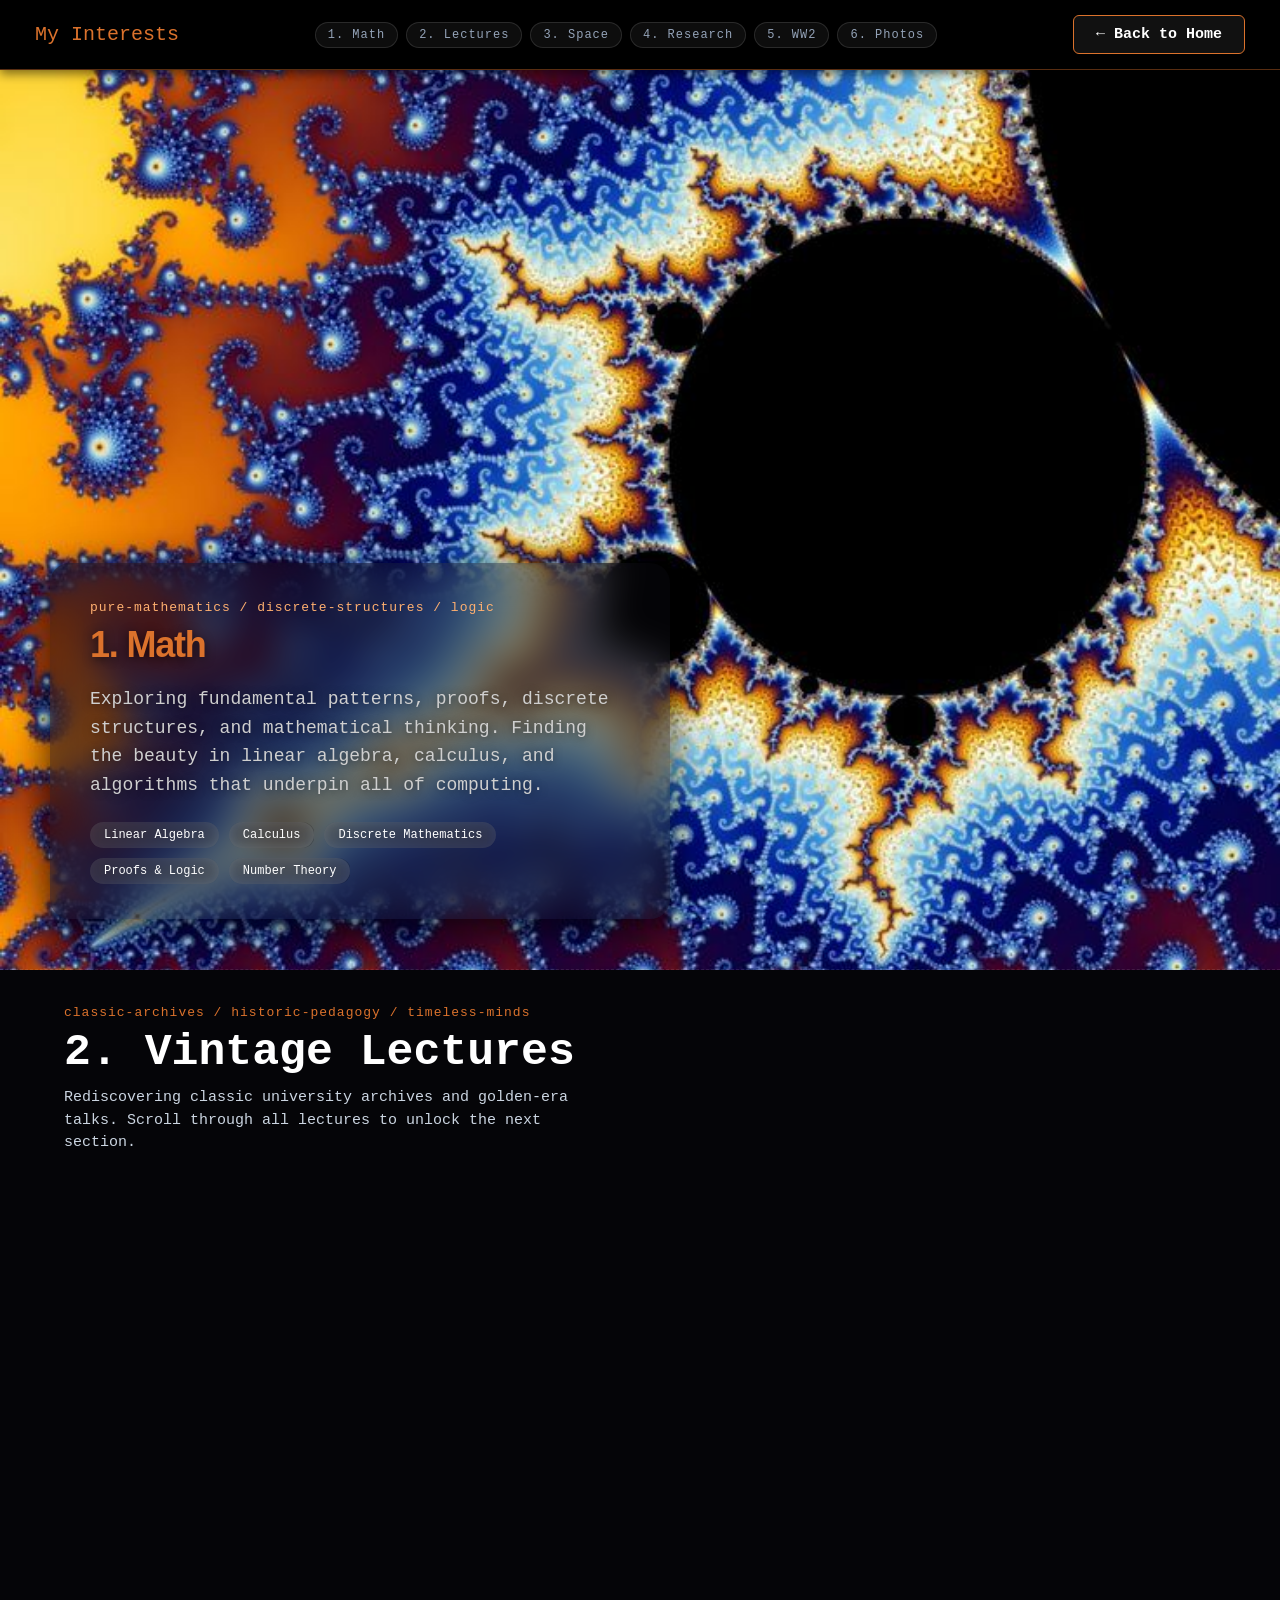
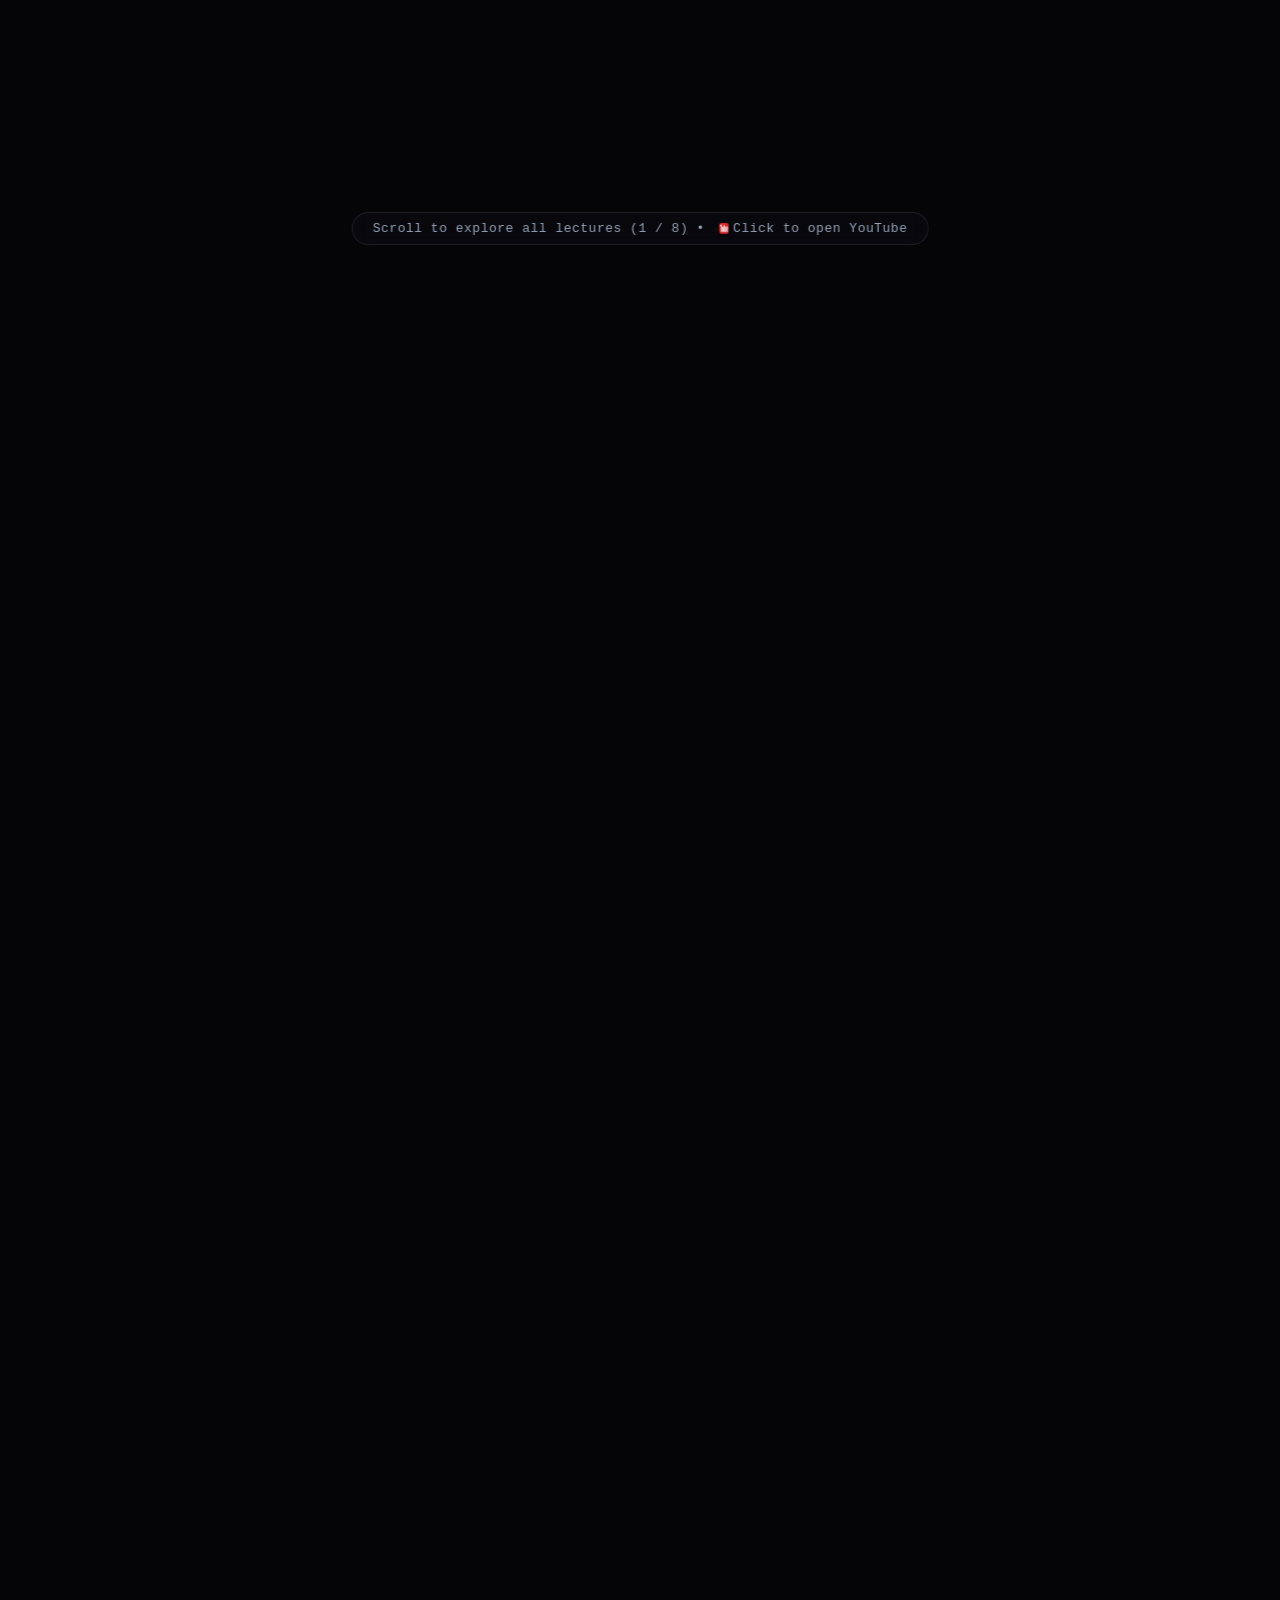
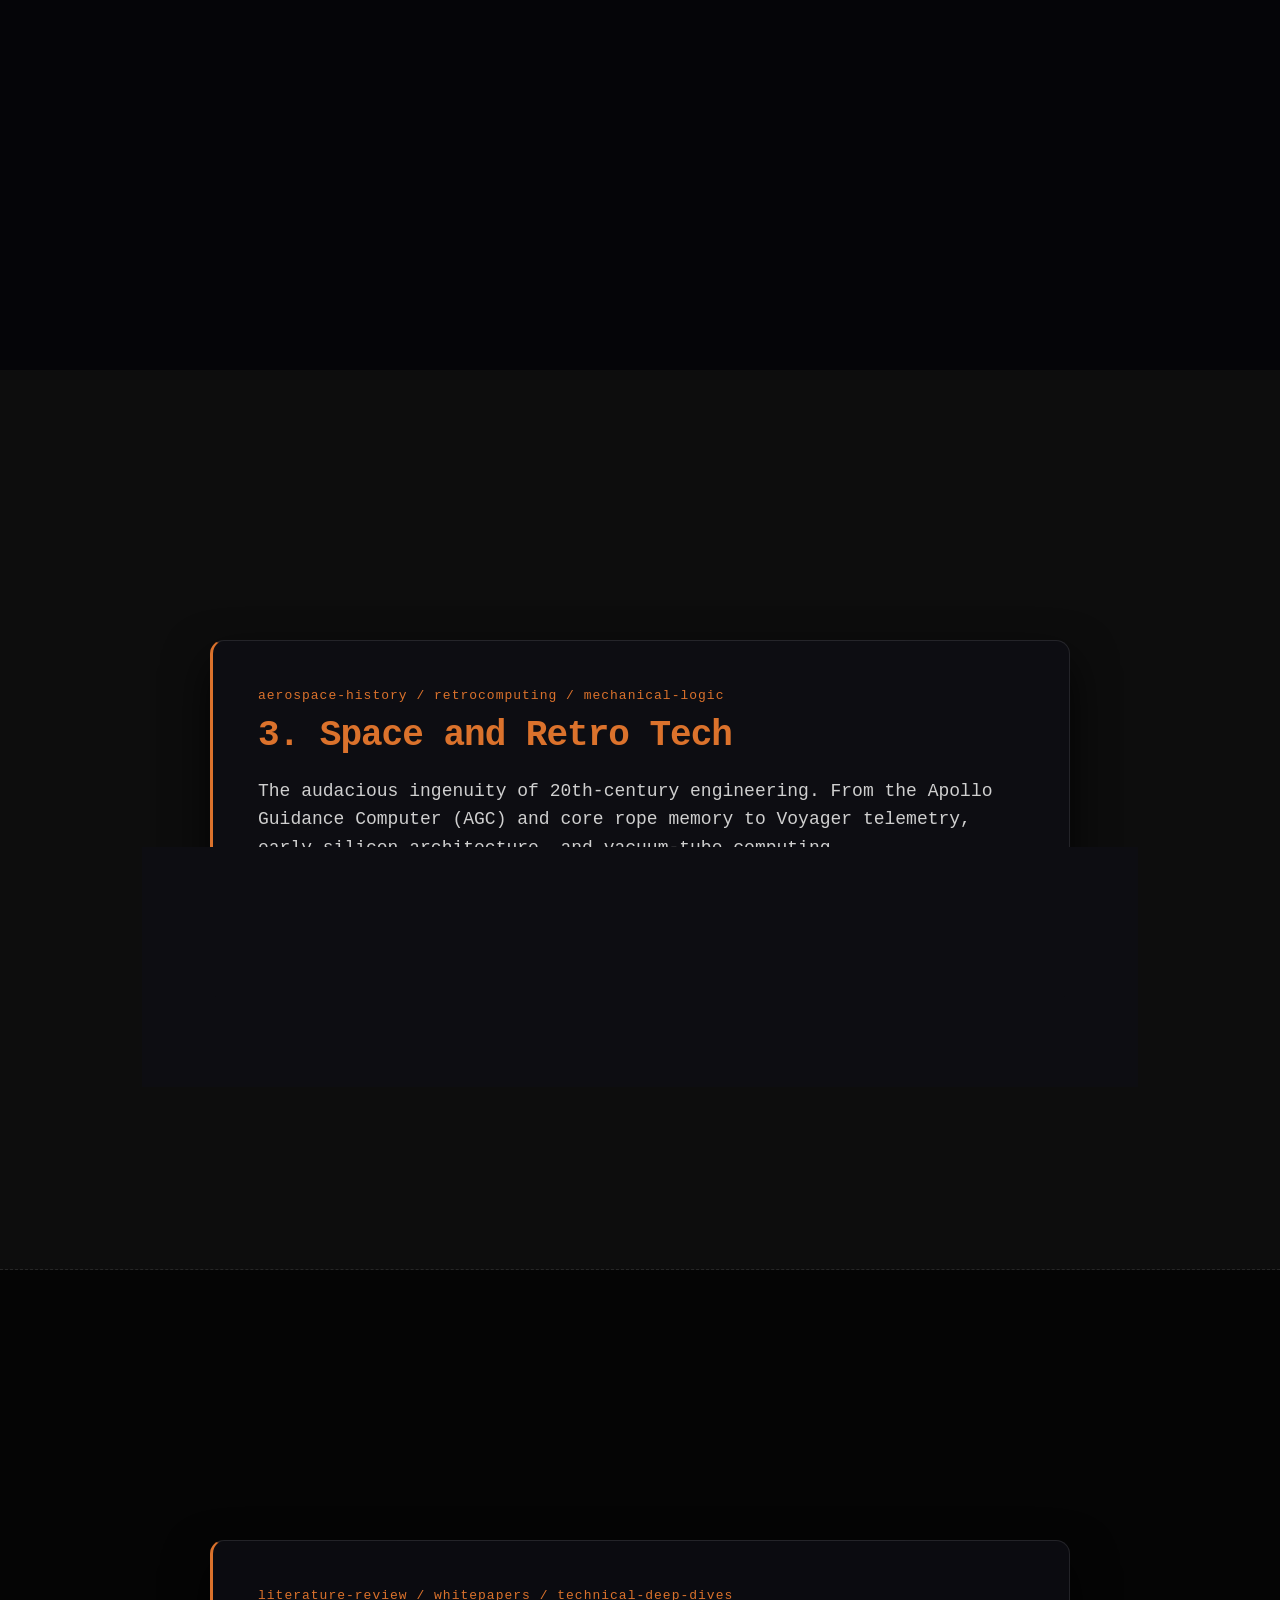
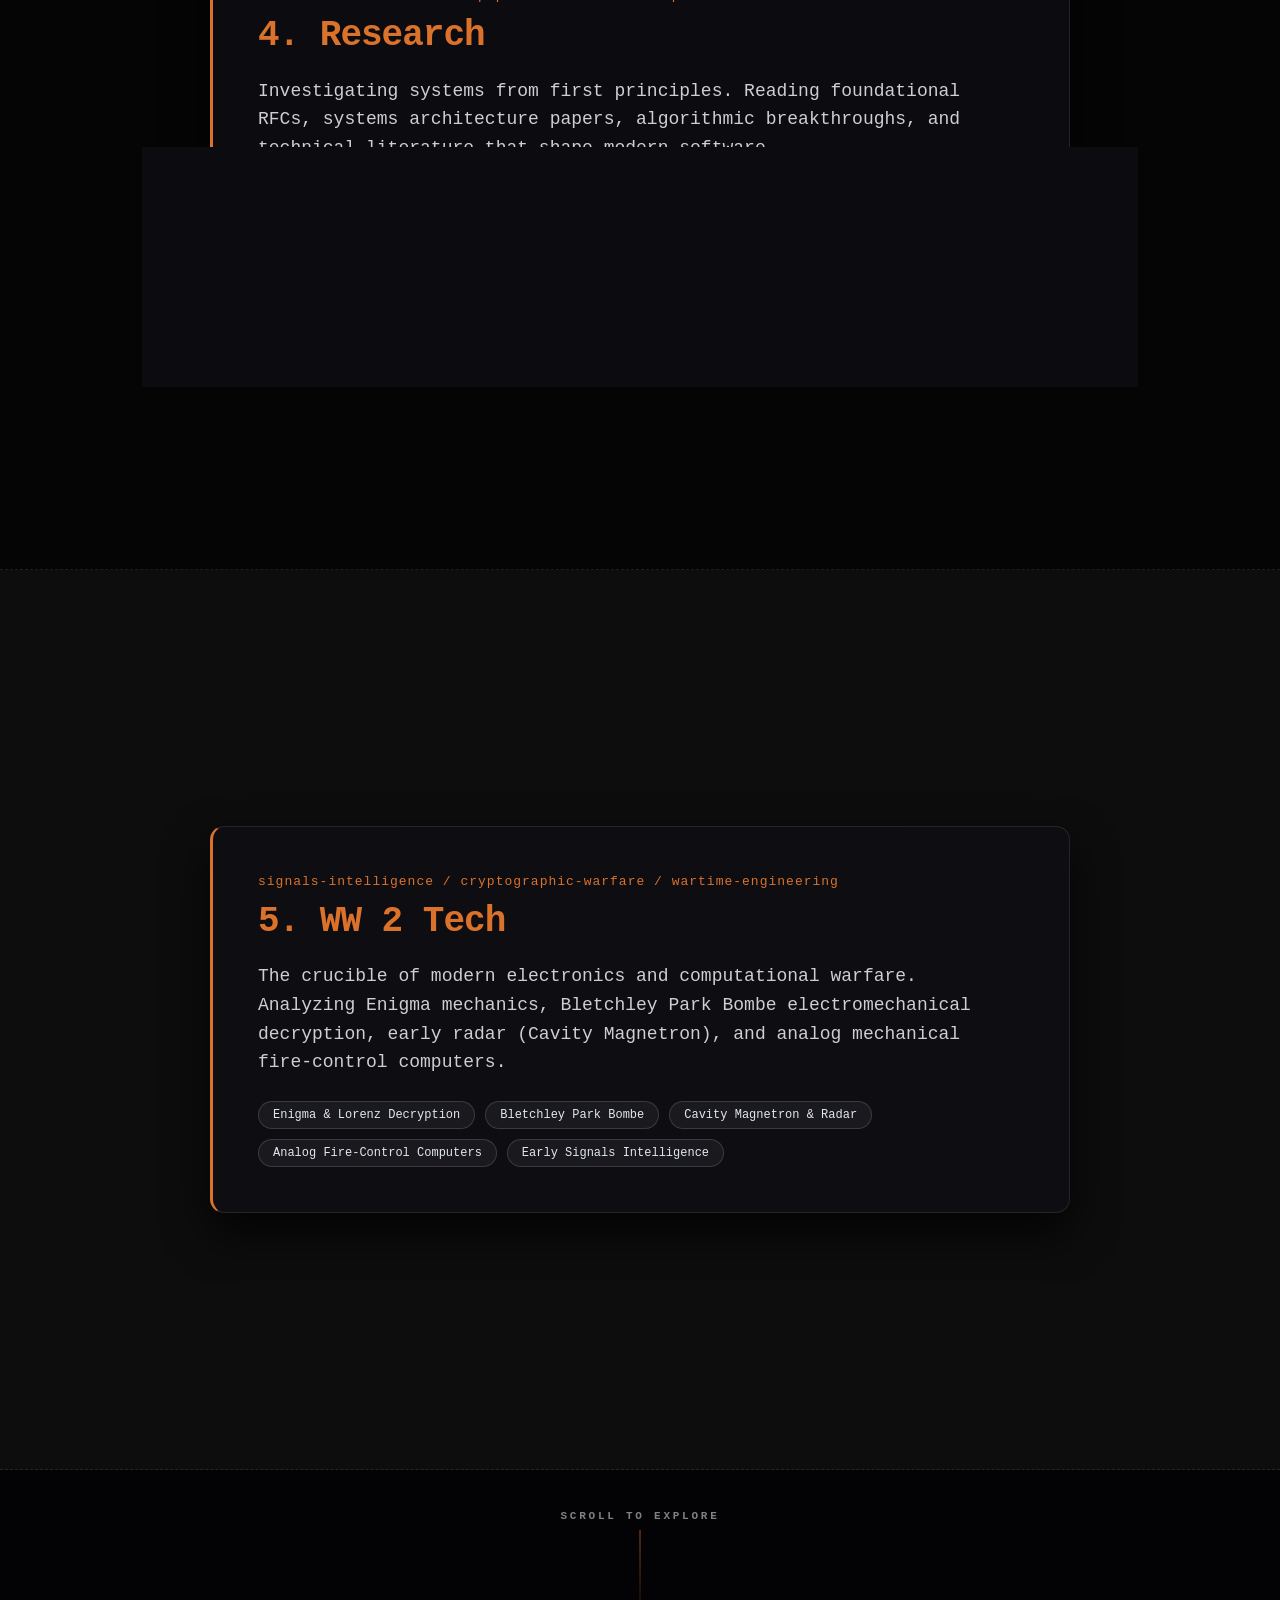
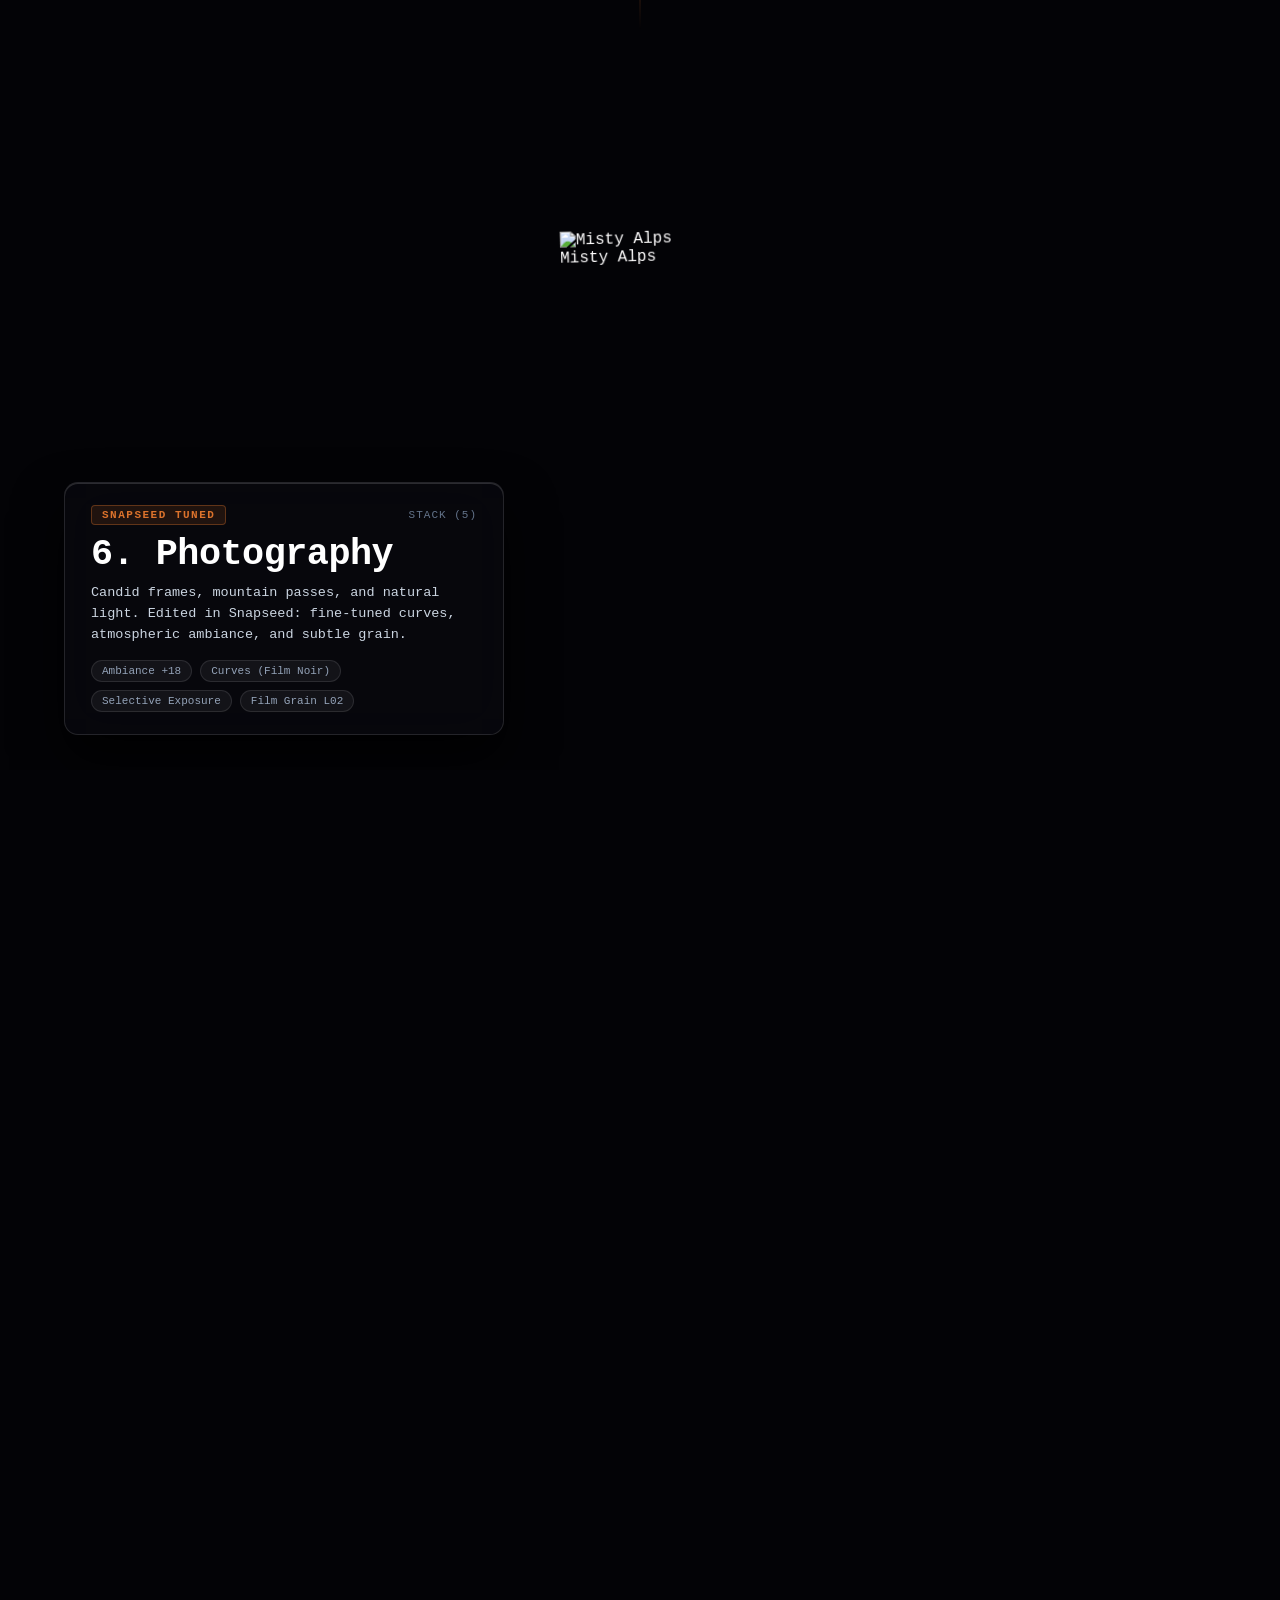
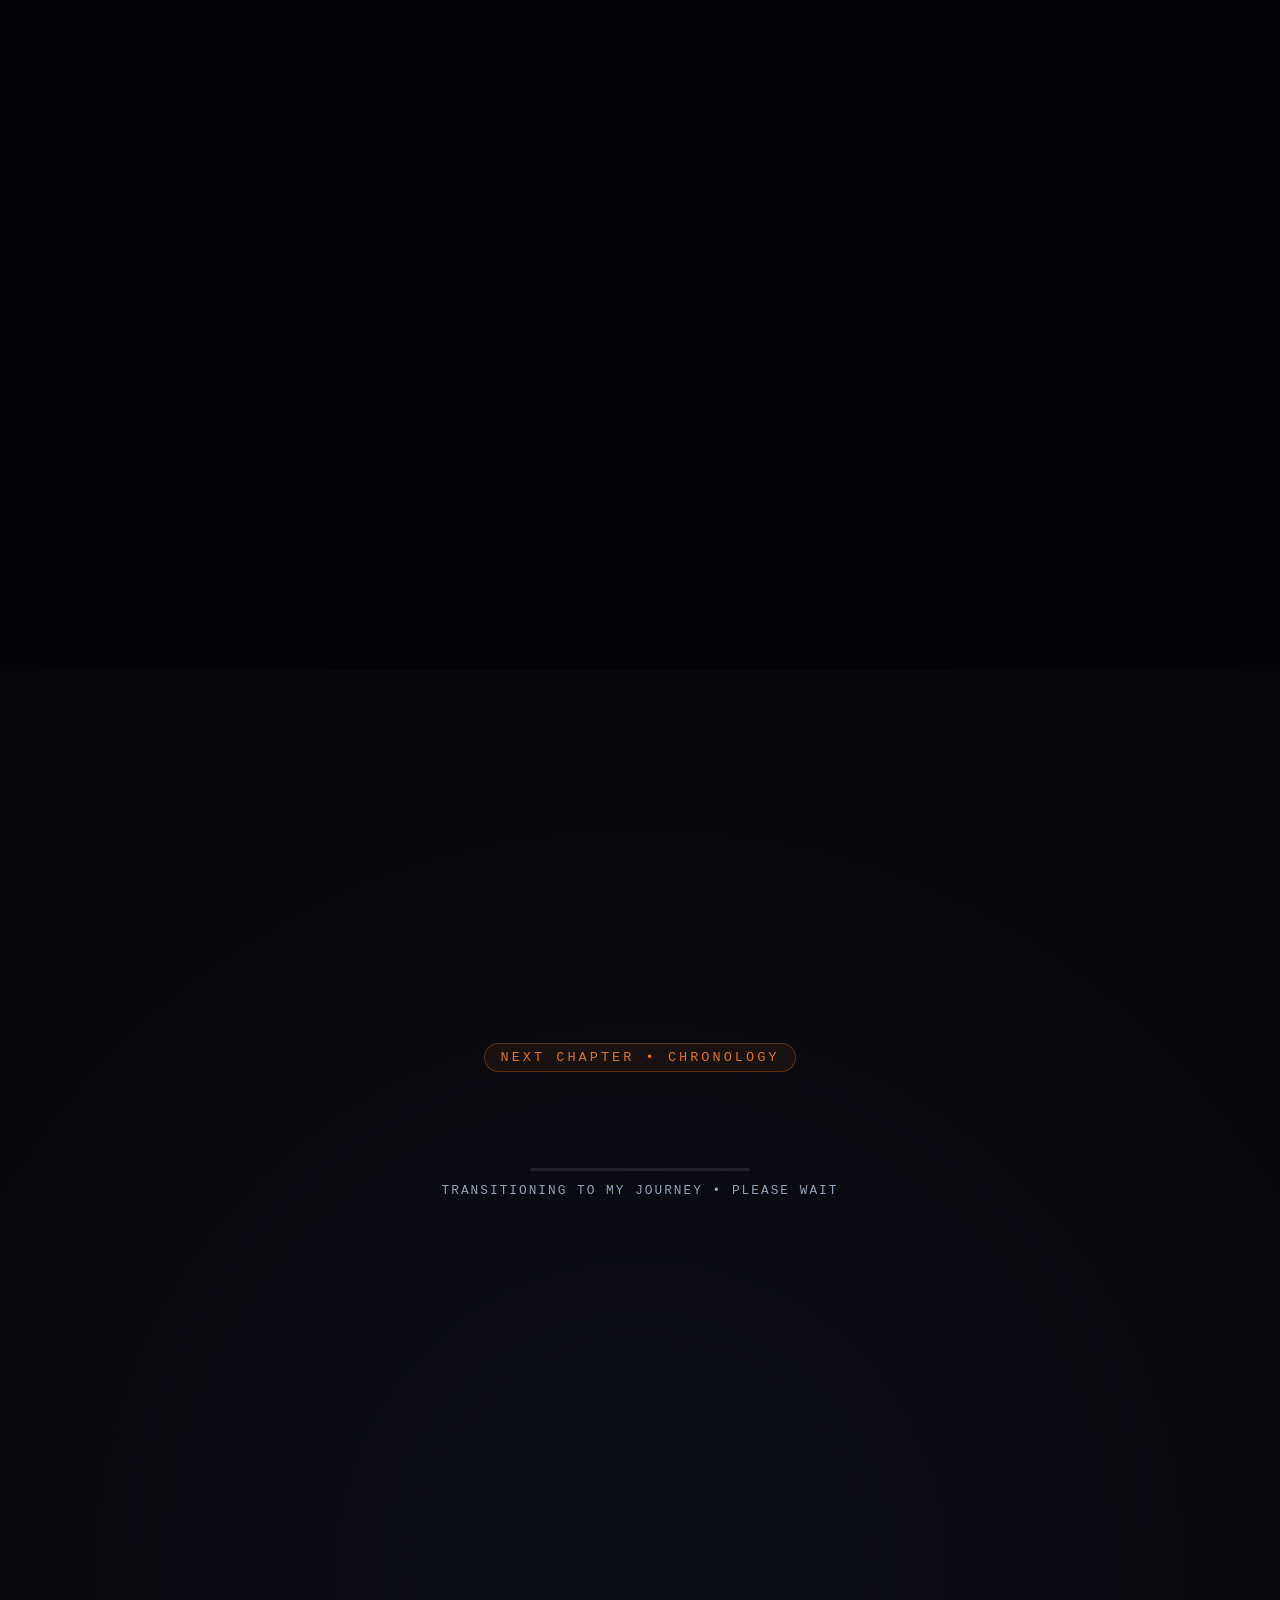
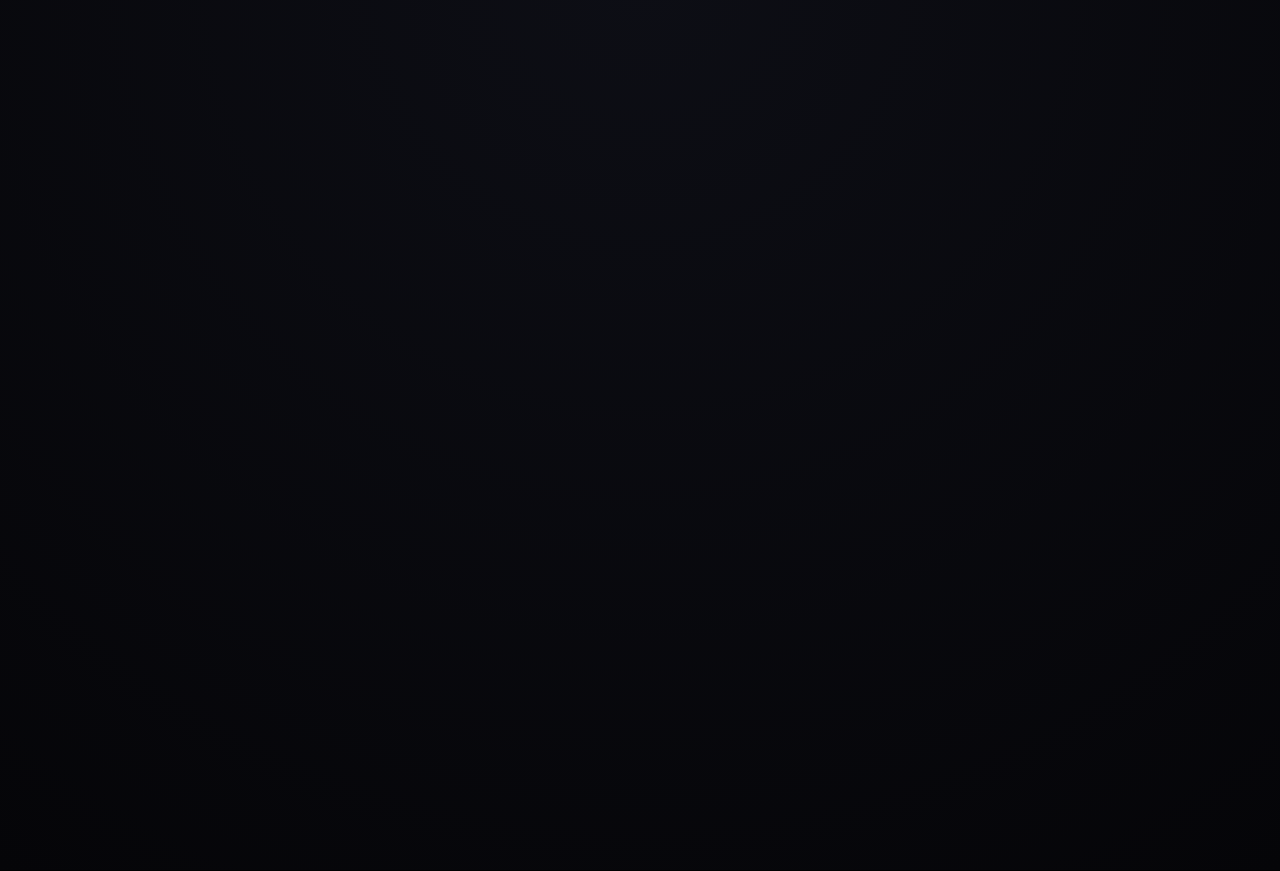
==== interests.html @ da72ceb1 "Initial commit: Interactive 3D Portfolio codebase with animations and assets" ====
<!DOCTYPE html>
<html lang="en">
<head>
    <meta charset="UTF-8">
    <meta name="viewport" content="width=device-width, initial-scale=1.0">
    <title>Interests - Passions &amp; Curiosities</title>
    <link rel="stylesheet" href="styles.css">
</head>
<body>

    <!-- Header with Back Navigation and Section Quick-Nav -->
    <header class="subpage-nav">
        <span class="subpage-title">My Interests</span>
        <div class="subpage-section-pills">
            <a href="#math" class="subpage-pill">1. Math</a>
            <a href="#vintage-lectures" class="subpage-pill">2. Lectures</a>
            <a href="#space-retro-tech" class="subpage-pill">3. Space</a>
            <a href="#research" class="subpage-pill">4. Research</a>
            <a href="#ww2-tech" class="subpage-pill">5. WW2</a>
            <a href="#photography" class="subpage-pill">6. Photos</a>
        </div>
        <a href="index.html#interests" class="back-btn">&larr; Back to Home</a>
    </header>

    <!-- Page 1: Math -->
    <section class="subpage-section" id="math">
        <div class="math-glass-box">
            <span class="math-tag">pure-mathematics / discrete-structures / logic</span>
            <h2 class="math-title">1. Math</h2>
            <p class="math-desc">
                Exploring fundamental patterns, proofs, discrete structures, and mathematical thinking. Finding the beauty in linear algebra, calculus, and algorithms that underpin all of computing.
            </p>
            <div class="interest-tags-row">
                <span class="math-pill">Linear Algebra</span>
                <span class="math-pill">Calculus</span>
                <span class="math-pill">Discrete Mathematics</span>
                <span class="math-pill">Proofs &amp; Logic</span>
                <span class="math-pill">Number Theory</span>
            </div>
        </div>
    </section>

    <!-- Page 2: Vintage Lectures (3D Spiral Ladder with Scroll Pinning) -->
    <section class="spiral-section" id="vintage-lectures">
        <div class="spiral-sticky-viewport" id="spiral-viewport">
            <!-- Floating UI Title Overlay -->
            <div class="spiral-overlay">
                <span class="spiral-tag">classic-archives / historic-pedagogy / timeless-minds</span>
                <h2 class="spiral-title">2. Vintage Lectures</h2>
                <p class="spiral-desc">
                    Rediscovering classic university archives and golden-era talks. Scroll through all lectures to unlock the next section.
                </p>
            </div>

            <!-- 3D WebGL Canvas Container -->
            <div id="spiral-canvas-wrap"></div>

            <!-- Instruction Prompt at Bottom with Live Progress -->
            <div class="spiral-instructions" id="spiral-instructions">
                Scroll to explore all lectures (1 / 8) &bull; <img src="images/Logo/Logo_of_YouTube_(2013-2015).svg.webp" alt="YouTube" style="width: 16px; height: 11px; vertical-align: middle; margin-right: 4px; display: inline-block;">Click to open YouTube
            </div>
        </div>
    </section>

    <!-- Page 3: Space and Retro tech -->
    <section class="subpage-section" id="space-retro-tech">
        <div class="interest-content-box">
            <span class="interest-tag">aerospace-history / retrocomputing / mechanical-logic</span>
            <h2 class="interest-heading">3. Space and Retro Tech</h2>
            <p class="interest-desc">
                The audacious ingenuity of 20th-century engineering. From the Apollo Guidance Computer (AGC) and core rope memory to Voyager telemetry, early silicon architecture, and vacuum-tube computing.
            </p>
            <div class="interest-tags-row">
                <span class="interest-pill">Apollo Guidance Computer (AGC)</span>
                <span class="interest-pill">Voyager Program Telemetry</span>
                <span class="interest-pill">Core Rope Memory</span>
                <span class="interest-pill">Mainframe Architecture</span>
                <span class="interest-pill">Mechanical Calculators</span>
            </div>
        </div>
    </section>

    <!-- Page 4: Research -->
    <section class="subpage-section" id="research">
        <div class="interest-content-box">
            <span class="interest-tag">literature-review / whitepapers / technical-deep-dives</span>
            <h2 class="interest-heading">4. Research</h2>
            <p class="interest-desc">
                Investigating systems from first principles. Reading foundational RFCs, systems architecture papers, algorithmic breakthroughs, and technical literature that shape modern software.
            </p>
            <div class="interest-tags-row">
                <span class="interest-pill">Foundational Computing Papers</span>
                <span class="interest-pill">Original RFC Specifications</span>
                <span class="interest-pill">Distributed Systems Architecture</span>
                <span class="interest-pill">First Principles Engineering</span>
            </div>
        </div>
    </section>

    <!-- Page 5: WW 2 Tech -->
    <section class="subpage-section" id="ww2-tech">
        <div class="interest-content-box">
            <span class="interest-tag">signals-intelligence / cryptographic-warfare / wartime-engineering</span>
            <h2 class="interest-heading">5. WW 2 Tech</h2>
            <p class="interest-desc">
                The crucible of modern electronics and computational warfare. Analyzing Enigma mechanics, Bletchley Park Bombe electromechanical decryption, early radar (Cavity Magnetron), and analog mechanical fire-control computers.
            </p>
            <div class="interest-tags-row">
                <span class="interest-pill">Enigma &amp; Lorenz Decryption</span>
                <span class="interest-pill">Bletchley Park Bombe</span>
                <span class="interest-pill">Cavity Magnetron &amp; Radar</span>
                <span class="interest-pill">Analog Fire-Control Computers</span>
                <span class="interest-pill">Early Signals Intelligence</span>
            </div>
        </div>
    </section>

    <!-- Page 6: Photography (Sticky Scroll Stacking Cards) -->
    <section class="photography-stack-section" id="photography">
        <div class="photography-sticky-stage">
            <!-- Floating Hint Label -->
            <div class="stack-hint-container">
                <p class="stack-hint-text">SCROLL TO EXPLORE</p>
                <span class="stack-hint-line"></span>
            </div>

            <!-- Sticky Card Track Container -->
            <div class="stack-cards-container" id="stack-cards-container">
                <!-- Cards are injected dynamically with title and image -->
            </div>

            <!-- Snapseed Glassmorphism Badge / Description in Bottom-Left -->
            <div class="stack-glass-overlay">
                <div class="snapseed-badge-row">
                    <span class="snapseed-badge">SNAPSEED TUNED</span>
                    <span class="snapseed-stat">STACK (5)</span>
                </div>
                <h2 class="photography-title">6. Photography</h2>
                <p class="photography-desc">
                    Candid frames, mountain passes, and natural light. Edited in Snapseed: fine-tuned curves, atmospheric ambiance, and subtle grain.
                </p>
                <div class="snapseed-tools-row">
                    <span class="snapseed-pill">Ambiance +18</span>
                    <span class="snapseed-pill">Curves (Film Noir)</span>
                    <span class="snapseed-pill">Selective Exposure</span>
                    <span class="snapseed-pill">Film Grain L02</span>
                </div>
            </div>
        </div>
    </section>

    <!-- Touch Feedback Ring for Mobile Long-Press -->
    <div class="long-press-ring" id="long-press-ring"></div>

    <!-- Three.js Library for 3D WebGL Canvas -->
    <script src="https://cdnjs.cloudflare.com/ajax/libs/three.js/r128/three.min.js"></script>

    <!-- 3D Spiral Ladder Engine Script with Scroll Locking -->
    <script>
        (function() {
            // 1. Vintage Lectures Collection (8 items)
            const lectures = [
                {
                    title: "Richard Feynman - The Character of Physical Law (1964)",
                    speaker: "Richard Feynman",
                    src: "images/lectures/feynman.jpg",
                    url: "https://www.youtube.com/watch?v=j3mhkYbznBk"
                },
                {
                    title: "Walter Lewin - 8.01 MIT Classical Mechanics",
                    speaker: "Walter Lewin",
                    src: "images/lectures/lewin.mp4",
                    url: "https://www.youtube.com/watch?v=4a0FbQdH3dY"
                },
                {
                    title: "Prof. Eric Grimson - MIT 6.006 Introduction to Algorithms",
                    speaker: "Prof. Eric Grimson",
                    src: "images/lectures/eric.mp4",
                    url: "https://www.youtube.com/watch?v=Pij6J0HsYFA"
                },
                {
                    title: "Prof. Anant Agarwal -  MIT 6.002 Circuits and Electronics, Spring 2007",
                    speaker: "Prof. Anant Agarwal",
                    src: "images/lectures/pranantag.png",
                    url: "https://www.youtube.com/watch?v=gfCc7ZJjHiM"
                },
                {
                    title: "Robert Oppenheimer - Reith Lectures (1953)",
                    speaker: "J. Robert Oppenheimer",
                    src: "images/lectures/oppenheimer.jpg",
                    url: "https://www.youtube.com/watch?v=kYI9cI0-8aM"
                },
                {
                    title: "Alan Turing - Computing Machinery and Intelligence",
                    speaker: "Alan Turing Archive",
                    src: "images/lectures/turing.jpg",
                    url: "https://www.youtube.com/watch?v=d_k8w8R-r3E"
                },
                {
                    title: "John von Neumann - Theory of Self-Reproducing Automata",
                    speaker: "John von Neumann",
                    src: "images/lectures/neumann.jpg",
                    url: "https://www.youtube.com/watch?v=XQZ92E9nI7s"
                },
                {
                    title: "Marvin Minsky - MIT Artificial Intelligence (1968)",
                    speaker: "Marvin Minsky",
                    src: "images/lectures/minsky.jpg",
                    url: "https://www.youtube.com/watch?v=2B1V8Lp2wG0"
                }
            ];

            const wrap = document.getElementById('spiral-canvas-wrap');
            const section = document.getElementById('vintage-lectures');
            const instructions = document.getElementById('spiral-instructions');
            if (!wrap || !section || typeof THREE === 'undefined') return;

            // 2. Custom Shaders (Very subtle curve bend = 0.02 to keep images clean & flat)
            const vertexShader = `
                uniform float uBend;
                varying vec2 vUv;

                void main() {
                    vUv = uv;
                    vec3 transformed = position;
                    float curve = 1.0 - cos(position.x * 3.14159265);
                    transformed.z -= curve * uBend;
                    gl_Position = projectionMatrix * modelViewMatrix * vec4(transformed, 1.0);
                }
            `;

            const fragmentShader = `
                uniform sampler2D uTexture;
                uniform float uImageAspect;
                uniform float uPlaneAspect;
                uniform float uBlur;
                varying vec2 vUv;

                vec2 coverUv(vec2 uv) {
                    vec2 scale = vec2(1.0);
                    if (uImageAspect > uPlaneAspect) {
                        scale.x = uPlaneAspect / uImageAspect;
                    } else {
                        scale.y = uImageAspect / uPlaneAspect;
                    }
                    return (uv - 0.5) * scale + 0.5;
                }

                void main() {
                    vec2 uv = coverUv(vUv);
                    vec2 stepSize = vec2(0.004) * uBlur;
                    vec4 color = texture2D(uTexture, uv) * 0.32;

                    color += texture2D(uTexture, uv + vec2(stepSize.x, 0.0)) * 0.12;
                    color += texture2D(uTexture, uv - vec2(stepSize.x, 0.0)) * 0.12;
                    color += texture2D(uTexture, uv + vec2(0.0, stepSize.y)) * 0.12;
                    color += texture2D(uTexture, uv - vec2(0.0, stepSize.y)) * 0.12;
                    color += texture2D(uTexture, uv + stepSize) * 0.06;
                    color += texture2D(uTexture, uv - stepSize) * 0.06;

                    float luminance = dot(color.rgb, vec3(0.2126, 0.7152, 0.0722));
                    color.rgb = mix(vec3(luminance), color.rgb, 1.12);
                    color.rgb = (color.rgb - 0.5) * 1.05 + 0.5;
                    float brightness = 1.04 - min(uBlur * 0.015, 0.05);
                    gl_FragColor = vec4(clamp(color.rgb * brightness, 0.0, 1.0), 1.0);
                }
            `;

            // Helper to generate a placeholder canvas texture if an image is missing
            function createPlaceholderTexture(item) {
                const canvas = document.createElement('canvas');
                canvas.width = 3600;
                canvas.height = 2400;
                const ctx = canvas.getContext('2d');

                const grad = ctx.createLinearGradient(0, 0, 600, 400);
                grad.addColorStop(0, '#1a1924');
                grad.addColorStop(1, '#0b0b10');
                ctx.fillStyle = grad;
                ctx.fillRect(0, 0, 600, 400);

                ctx.strokeStyle = 'rgba(219, 114, 44, 0.4)';
                ctx.lineWidth = 4;
                ctx.strokeRect(20, 20, 560, 360);

                ctx.fillStyle = '#db722c';
                ctx.font = 'bold 24px monospace';
                ctx.fillText(item.speaker, 40, 80);

                ctx.fillStyle = '#ffffff';
                ctx.font = 'bold 26px sans-serif';
                ctx.fillText(item.title.substring(0, 32) + '...', 40, 130);

                ctx.fillStyle = '#94a3b8';
                ctx.font = '16px monospace';
                ctx.fillText('Click to watch on YouTube', 40, 340);

                return new THREE.CanvasTexture(canvas);
            }

            // 3. WebGL Scene, Camera & Renderer
            const scene = new THREE.Scene();
            const width = wrap.clientWidth || window.innerWidth;
            const height = wrap.clientHeight || window.innerHeight;

            const camera = new THREE.PerspectiveCamera(44, width / height, 0.1, 100);
            camera.position.set(0, 0, 10);

            const renderer = new THREE.WebGLRenderer({ antialias: true, alpha: true });
            renderer.setSize(width, height);
            renderer.setPixelRatio(Math.min(window.devicePixelRatio, 2));
            wrap.appendChild(renderer.domElement);

            // 4. Non-overlapping Spacing Geometry
            const textureLoader = new THREE.TextureLoader();
            const cardAspectRatio = 3 / 2;
            const bend = 0.02; // Very slight curve

            // Generous spacing dimensions to prevent overlapping
            const radius = 3.4;           // Widen the cylinder radius
            const verticalGap = 1.35;     // Extra vertical separation between cards
            const angleStep = 0.95;       // Extra angular separation along the curve
            const planeWidth = 1.85;      // Clean proportional card size
            const planeHeight = planeWidth / cardAspectRatio;

            const count = lectures.length;
            const meshes = [];
            const materials = [];

            lectures.forEach((item, index) => {
                const geom = new THREE.PlaneGeometry(1, 1, 32, 2);
                const fallbackTex = createPlaceholderTexture(item);

                const mat = new THREE.ShaderMaterial({
                    vertexShader: vertexShader,
                    fragmentShader: fragmentShader,
                    side: THREE.DoubleSide,
                    transparent: true,
                    depthTest: true,
                    depthWrite: true,
                    uniforms: {
                        uTexture: { value: fallbackTex },
                        uImageAspect: { value: 1.5 },
                        uPlaneAspect: { value: cardAspectRatio },
                        uBlur: { value: 0 },
                        uBend: { value: 0.02 }
                    }
                });

                // NEW (Supports both looping videos and images):
const isVideo = item.src.endsWith('.mp4') || item.src.endsWith('.webm');

if (isVideo) {
    const video = document.createElement('video');
    video.src = item.src;
    video.loop = true;
    video.muted = true;
    video.defaultMuted = true;
    video.playsInline = true;
    video.autoplay = true;
    video.setAttribute('playsinline', '');
    video.setAttribute('webkit-playsinline', '');
    video.preload = 'auto';

    const videoTex = new THREE.VideoTexture(video);
    videoTex.minFilter = THREE.LinearFilter;
    videoTex.magFilter = THREE.LinearFilter;
    mat.uniforms.uTexture.value = videoTex;

    video.addEventListener('loadedmetadata', () => {
        if (video.videoWidth && video.videoHeight) {
            mat.uniforms.uImageAspect.value = video.videoWidth / video.videoHeight;
        }
    });

    video.load();
    video.play().catch(() => {
        const resume = () => { video.play(); };
        window.addEventListener('scroll', resume, { once: true });
        window.addEventListener('click', resume, { once: true });
    });
} else {
    textureLoader.load(item.src, (loadedTex) => {
        loadedTex.minFilter = THREE.LinearFilter;
        loadedTex.magFilter = THREE.LinearFilter;
        mat.uniforms.uTexture.value = loadedTex;
        mat.uniforms.uImageAspect.value = (loadedTex.image.width / loadedTex.image.height) || 1.5;
    });
}
                const mesh = new THREE.Mesh(geom, mat);
                mesh.userData = { lecture: item, index: index };
                scene.add(mesh);

                meshes.push(mesh);
                materials.push(mat);
            });

            // 5. Scroll Locking (Pinning) Engine
            let progress = 0;
            let targetProgress = 0;
            const smoothing = 0.085;

            function updateScrollProgress() {
                const rect = section.getBoundingClientRect();
                const scrolled = -rect.top;
                const totalScrollable = section.offsetHeight - window.innerHeight;

                if (totalScrollable > 0) {
                    const ratio = Math.min(Math.max(scrolled / totalScrollable, 0), 1);
                    // Locks progress strictly between 0 and 7 as user scrolls through the 4800px runway
                    targetProgress = ratio * (lectures.length - 1);

                    const currentIdx = Math.min(Math.round(targetProgress), lectures.length - 1);
                    if (instructions) {
                        if (ratio >= 0.98) {
                            instructions.innerHTML = `All 8 lectures completed &bull; Scroll down to continue &darr;`;
                            instructions.style.color = '#db722c';
                            instructions.style.borderColor = 'rgba(219, 114, 44, 0.5)';
                        } else {
                            instructions.innerHTML = `Lecture ${currentIdx + 1} of ${lectures.length}: ${lectures[currentIdx].speaker} &bull; <img src="images/Logo/Logo_of_YouTube_(2013-2015).svg.webp" alt="YouTube" style="width: 16px; height: 11px; vertical-align: middle; margin-right: 4px; display: inline-block;">Click to watch`;
                            instructions.style.color = '#cbd5e1';
                            instructions.style.borderColor = 'rgba(255, 255, 255, 0.1)';
                        }
                    }
                }
            }

            window.addEventListener('scroll', updateScrollProgress, { passive: true });
            updateScrollProgress();

            // 6. Smooth Animation Loop
            function animate() {
                requestAnimationFrame(animate);

                progress += (targetProgress - progress) * smoothing;

                meshes.forEach((mesh, index) => {
                    const pos = index - progress;
                    const angle = pos * angleStep;
                    const depth = (Math.cos(angle) + 1) / 2;
                    const dist = Math.abs(pos);
                    const scale = 0.82 + depth * 0.18;

                    mesh.position.set(
                        Math.sin(angle) * radius,
                        -pos * verticalGap,
                        Math.cos(angle) * 2.8
                    );
                    mesh.rotation.set(0, Math.sin(angle) * -1.05, 0);
                    mesh.scale.set(planeWidth * scale, planeHeight * scale, 1);

                    const mat = materials[index];
                    if (mat.uniforms.uBlur) {
                        mat.uniforms.uBlur.value = Math.min(dist * 0.7, 1.8);
                    }
                    if (mat.uniforms.uBend) {
                        mat.uniforms.uBend.value = planeWidth * bend;
                    }
                });

                renderer.render(scene, camera);
            }

            animate();

            // 7. Raycasting for Click (Desktop) & Long-Press (Mobile)
            const raycaster = new THREE.Raycaster();
            const mouseVec = new THREE.Vector2();

            function getIntersectedMesh(clientX, clientY) {
                const rect = renderer.domElement.getBoundingClientRect();
                mouseVec.x = ((clientX - rect.left) / rect.width) * 2 - 1;
                mouseVec.y = -((clientY - rect.top) / rect.height) * 2 + 1;
                raycaster.setFromCamera(mouseVec, camera);
                const intersects = raycaster.intersectObjects(meshes);
                return intersects.length > 0 ? intersects[0].object : null;
            }

            // Desktop click
            let startX = 0, startY = 0;
            wrap.addEventListener('mousedown', (e) => {
                startX = e.clientX;
                startY = e.clientY;
            });

            wrap.addEventListener('mouseup', (e) => {
                const distMoved = Math.hypot(e.clientX - startX, e.clientY - startY);
                if (distMoved < 6) {
                    const hit = getIntersectedMesh(e.clientX, e.clientY);
                    if (hit && hit.userData && hit.userData.lecture) {
                        window.open(hit.userData.lecture.url, '_blank');
                    }
                }
            });

            // Mobile Long-Press (500ms touch hold opens link)
            const ring = document.getElementById('long-press-ring');
            let touchTimer = null;
            let touchStartX = 0, touchStartY = 0;

            wrap.addEventListener('touchstart', (e) => {
                if (e.touches.length !== 1) return;
                const touch = e.touches[0];
                touchStartX = touch.clientX;
                touchStartY = touch.clientY;

                const targetHitMesh = getIntersectedMesh(touch.clientX, touch.clientY);

                if (targetHitMesh && ring) {
                    ring.style.left = touch.clientX + 'px';
                    ring.style.top = touch.clientY + 'px';
                    ring.classList.add('charging');

                    touchTimer = setTimeout(() => {
                        ring.classList.remove('charging');
                        if (navigator.vibrate) navigator.vibrate(60);

                        if (targetHitMesh.userData && targetHitMesh.userData.lecture) {
                            window.open(targetHitMesh.userData.lecture.url, '_blank');
                        }
                    }, 500);
                }
            }, { passive: true });

            wrap.addEventListener('touchmove', (e) => {
                if (e.touches.length !== 1) return;
                const touch = e.touches[0];
                const distMoved = Math.hypot(touch.clientX - touchStartX, touch.clientY - touchStartY);

                if (distMoved > 10) {
                    clearTimeout(touchTimer);
                    if (ring) ring.classList.remove('charging');
                }
            }, { passive: true });

            wrap.addEventListener('touchend', () => {
                clearTimeout(touchTimer);
                if (ring) ring.classList.remove('charging');
            });

            // Responsive Resize
            window.addEventListener('resize', () => {
                const w = wrap.clientWidth || window.innerWidth;
                const h = wrap.clientHeight || window.innerHeight;
                camera.aspect = w / h;
                camera.updateProjectionMatrix();
                renderer.setSize(w, h);
                updateScrollProgress();
            });
        })();
    </script>

    <!-- Photography: Sticky Scroll Stacked Cards Engine (Vanilla JS + Pure CSS) -->
    <script>
        (function() {
            // Photography Card Stack Collection
            // You can replace these image URLs or local file paths (e.g. images/photography/photo1.jpg) at any time!
            const cardsData = [
                {
                    title: "Misty Alps",
                    src: "https://images.unsplash.com/photo-1476514525535-07fb3b4ae5f1?w=1200&q=85"
                },
                {
                    title: "Sunlit Grove",
                    src: "https://images.unsplash.com/photo-1469474968028-56623f02e42e?w=1200&q=85"
                },
                {
                    title: "Turquoise Shore",
                    src: "https://images.unsplash.com/photo-1507525428034-b723cf961d3e?w=1200&q=85"
                },
                {
                    title: "Mountain Pass",
                    src: "https://images.unsplash.com/photo-1482938289607-e9573fc25ebb?w=1200&q=85"
                },
                {
                    title: "Rolling Hills",
                    src: "https://images.unsplash.com/photo-1501854140801-50d01698950b?w=1200&q=85"
                }
            ];

            const TILT_PATTERN = [-1.25, 0.85, -0.65, 1.35, -0.9];
            const container = document.getElementById('stack-cards-container');
            const section = document.getElementById('photography');
            if (!container || !section) return;

            const total = cardsData.length;
            const cardElements = [];

            // 1. Build Card DOM Nodes
            cardsData.forEach((item, index) => {
                const cardSection = document.createElement('div');
                cardSection.className = 'stack-card-slot';
                cardSection.style.zIndex = index + 10;

                const figure = document.createElement('figure');
                figure.className = 'stack-card-figure';

                const tilt = TILT_PATTERN[index % TILT_PATTERN.length];
                const restingScale = Math.max(0.56, 1 - (total - index - 1) * 0.095);
                const topOffset = `calc(-5vh + ${160 + index * 22}px)`;

                figure.style.top = topOffset;
                figure.style.transform = `rotate(${tilt}deg) scale(1)`;

                figure.innerHTML = `
                    <div class="stack-card-img-wrap">
                        <img 
                            src="${item.src}" 
                            alt="${item.title}" 
                            class="stack-card-img" 
                            loading="${index < 2 ? 'eager' : 'lazy'}" 
                            draggable="false"
                        />
                    </div>
                    <figcaption class="stack-card-caption">
                        ${item.title}
                    </figcaption>
                `;

                cardSection.appendChild(figure);
                container.appendChild(cardSection);

                cardElements.push({
                    slot: cardSection,
                    figure: figure,
                    index: index,
                    tilt: tilt,
                    restingScale: restingScale
                });
            });

            // 2. Scroll-Driven Pinning & Layered Stacking Physics
            // Each card enters sequentially, pins in place at its designated top offset,
            // while earlier cards progressively scale down to their restingScale and settle underneath.
            let ticking = false;

            function updateCardPhysics() {
                ticking = false;
                const rect = section.getBoundingClientRect();
                const totalScrollable = section.offsetHeight - window.innerHeight;
                if (totalScrollable <= 0) return;

                const scrolled = -rect.top;
                // scrollProgress runs smoothly from 0.0 (entry) to 1.0 (exit)
                const scrollProgress = Math.min(Math.max(scrolled / totalScrollable, 0), 1);

                cardElements.forEach(({ figure, slot, index, tilt, restingScale }) => {
                    // Start point: when this card begins animating
                    const start = index / total;
                    // End point: when the card finishes scaling down
                    const end = 1;

                    // When scroll is before this card's turn
                    if (scrollProgress <= start) {
                        // Card is entering from bottom into view
                        const entryProgress = Math.max(0, (scrollProgress - (start - 0.2)) / 0.2);
                        if (index === 0) {
                            figure.style.transform = `translate3d(0, 0, 0) rotate(${tilt}deg) scale(1)`;
                            figure.style.opacity = '1';
                        } else {
                            const translateY = (1 - entryProgress) * 120;
                            figure.style.transform = `translate3d(0, ${translateY}px, 0) rotate(${tilt}deg) scale(1)`;
                            figure.style.opacity = `${entryProgress}`;
                        }
                    } else {
                        // Card has pinned and is scaling down as newer cards stack on top
                        const scaleProgress = Math.min((scrollProgress - start) / (end - start), 1);
                        const currentScale = 1 - scaleProgress * (1 - restingScale);

                        figure.style.opacity = '1';
                        figure.style.transform = `translate3d(0, 0, 0) rotate(${tilt}deg) scale(${currentScale})`;
                    }
                });
            }

            function onScroll() {
                if (!ticking) {
                    requestAnimationFrame(updateCardPhysics);
                    ticking = true;
                }
            }

            window.addEventListener('scroll', onScroll, { passive: true });
            window.addEventListener('resize', updateCardPhysics);
            updateCardPhysics();
        })();
    </script>

    <!-- ScrollReveal Interstitial Transition to Journey -->
    <section class="next-section-transition" id="transition-to-journey" data-target-url="journey.html">
        <div class="next-section-pin">
            <span class="next-section-tag">NEXT CHAPTER &bull; CHRONOLOGY</span>
            <div class="scroll-reveal" data-reveal-text="From Curiosity to Engineering: The Foundations &amp; Journey">
                <p class="scroll-reveal-text"></p>
            </div>
            <div class="next-section-prompt">
                <div class="transition-progress-bar">
                    <div class="transition-progress-fill" id="trans-fill"></div>
                </div>
                <span class="next-section-hint">Transitioning to My Journey &bull; Please wait</span>
            </div>
        </div>
    </section>

    <!-- GSAP & ScrollTrigger Libraries for ScrollReveal -->
    <script src="https://cdnjs.cloudflare.com/ajax/libs/gsap/3.12.5/gsap.min.js"></script>
    <script src="https://cdnjs.cloudflare.com/ajax/libs/gsap/3.12.5/ScrollTrigger.min.js"></script>

    <!-- React-Bits ScrollReveal Transition Engine -->
    <script>
        (function() {
            if (typeof gsap === 'undefined' || typeof ScrollTrigger === 'undefined') return;
            gsap.registerPlugin(ScrollTrigger);

            const revealContainers = document.querySelectorAll('.scroll-reveal');
            revealContainers.forEach(container => {
                const textEl = container.querySelector('.scroll-reveal-text');
                const rawText = container.getAttribute('data-reveal-text') || textEl.textContent.trim();
                if (!rawText) return;

                textEl.innerHTML = '';
                const words = rawText.split(/(\s+)/);
                words.forEach(word => {
                    if (word.match(/^\s+$/)) {
                        textEl.appendChild(document.createTextNode(word));
                    } else {
                        const span = document.createElement('span');
                        span.className = 'word';
                        span.textContent = word;
                        textEl.appendChild(span);
                    }
                });

                const section = container.closest('.next-section-transition');
                const triggerTarget = section || container;

                gsap.fromTo(container, 
                    { transformOrigin: '0% 50%', rotate: 5 },
                    {
                        rotate: 0,
                        ease: 'none',
                        scrollTrigger: {
                            trigger: triggerTarget,
                            start: 'top 80%',
                            end: 'bottom 20%',
                            scrub: true
                        }
                    }
                );

                // 3. Staggered Word Opacity and Blur
                const wordSpans = textEl.querySelectorAll('.word');
                gsap.fromTo(wordSpans,
                    { opacity: 0, filter: 'blur(10px)', willChange: 'opacity, filter' },
                    {
                        opacity: 1,
                        filter: 'blur(0px)',
                        stagger: 0.05,
                        ease: 'none',
                        scrollTrigger: {
                            trigger: triggerTarget,
                            start: 'top 65%',
                            end: 'bottom 40%',
                            scrub: true
                        }
                    }
                );

                // 4. Fully reveal -> Pause so user sees the complete effect -> Smoothly transition to next section
                const targetUrl = section ? section.getAttribute('data-target-url') : null;
                const fillBar = section ? section.querySelector('.transition-progress-fill') : null;
                let timerTriggered = false;

                if (targetUrl) {
                    ScrollTrigger.create({
                        trigger: triggerTarget,
                        start: 'top 20%', // When user has scrolled into full view of the words
                        onEnter: () => {
                            if (!timerTriggered) {
                                timerTriggered = true;
                                if (fillBar) {
                                    fillBar.style.transition = 'width 1.6s cubic-bezier(0.4, 0, 0.2, 1)';
                                    fillBar.style.width = '100%';
                                }
                                setTimeout(() => {
                                    window.location.href = targetUrl;
                                }, 1700); // 1.7s wait: lets user fully read and appreciate the revealed title
                            }
                        },
                        onLeaveBack: () => {
                            timerTriggered = false;
                            if (fillBar) {
                                fillBar.style.transition = 'none';
                                fillBar.style.width = '0%';
                            }
                        }
                    });
                }
            });
        })();
    </script>

</body>
</html>
---- styles.css ----
@font-face {
    font-family: 'Heal The Web A';  /* 1. Give your font whatever nickname you want */
    src: url('HealTheWebA-Regular.otf'); /* 2. The exact name of your downloaded font file */
    
}
@font-face {
    font-family: 'Mono Regular';  /* 1. Give your font whatever nickname you want */
    src: url('MonoRegular.ttf'); /* 2. The exact name of your downloaded font file */
    
}
#about {
    /* 1. Points to your image file (or an online image URL) */
    background-image: url('me.jpeg');

    /* 2. Resizes the image to cover the entire section without stretching */
    background-size: cover;

    /* 3. Keeps the center of the image visible regardless of screen size */
    background-position: center;

    /* 4. Prevents the image from repeating like wallpaper tiles */
    background-repeat: no-repeat;
    position: relative;
}

/* About Me Content Placed Directly on Background Image */
.about-hero-section {
    position: relative;
    display: flex;
    align-items: center;
    justify-content: flex-start;
    /* PADDING OF SECTION OVER THE BG IMAGE: Adjust top/bottom & left/right edge distance */
    padding: 100px 8vw;
    box-sizing: border-box;
    text-align: left;
}

.about-content-direct {
    max-width: 780px;
    width: 100%;
    /* NO GLASSMORPHISM: 100% transparent, directly on the background image */
    background: transparent;
    border: none;
    box-shadow: none;
    backdrop-filter: none;
    -webkit-backdrop-filter: none;
    padding: 0;
    text-align: left;
}

.about-title {
    font-family: 'Mono Regular', sans-serif;
    font-size: clamp(2.4rem, 4.2vw, 3.4rem);
    font-weight: 800;
    color: #ffffff;
    /* SPACING BELOW TITLE: Distance to subquote */
    margin-bottom: 16px;
    letter-spacing: -0.5px;
    text-shadow: 0 3px 18px rgba(0, 0, 0, 0.95), 0 1px 4px rgba(0, 0, 0, 0.85);
    text-align: left;
}

.about-subquote {
    font-family: 'Courier New', monospace;
    font-size: clamp(15px, 1.8vw, 18px);
    font-style: italic;
    color: #db722c;
    /* SPACING BELOW SUBQUOTE: Distance to paragraph */
    margin-bottom: 26px;
    line-height: 1.55;
    letter-spacing: 0.5px;
    text-shadow: 0 2px 14px rgba(0, 0, 0, 0.95);
    text-align: left;
}

.about-paragraph {
    font-size: clamp(14.5px, 1.65vw, 17px);
    /* LINE SPACING: Vertical line height */
    line-height: 1.8;
    color: #f1f5f9;
    margin: 0;
    max-width: 720px;
    text-shadow: 0 2px 14px rgba(0, 0, 0, 0.95), 0 1px 3px rgba(0, 0, 0, 0.8);
    text-align: left;
}

@media (max-width: 640px) {
    .about-hero-section {
        padding: 80px 24px;
    }
}
html{
   scroll-behavior: smooth;
}
/* 
   Welcome to CSS! This file defines how your HTML looks. 
   We will style the font, colors, and layout here.
*/

/* 
   1. The universal selector (*) applies to everything on the page. 
      We use it here to remove default margins and paddings.
*/
* {
    margin: 0;
    padding: 0;
    box-sizing: border-box; /* Ensures padding doesn't affect the overall width of elements */
}

/* 
   2. Styling the overall body of the page 
*/
body {
    /* 
       Font Family: Chooses the font for the text. 
       If 'Arial' is not available, it uses 'sans-serif' as a fallback.
    */
    font-family: 'OCR A Extended', monospace;
    
    /* 
       Background Color: Sets the color of the page background. 
       #f4f4f4 is a very light gray color.
    */
    background-color: #000000;
    
    /* 
       Color: Sets the default text color (Font color). 
       #333 is a dark gray color (softer on eyes than pure black).
    */
    color: #fffefe;
}

/* 
   3. Styling the Navigation Bar Container 
*/
.navbar {
    font-family: 'Roboto Mono', monospace;
    /* Background color of the top bar. #2c3e50 is a dark blue-gray */
    background-color: #000000;
    
    /* Makes the navbar stick to the top of the screen when you scroll */
    position: sticky;
    top: 0;
    
    /* Adds some space inside the navbar (top/bottom, left/right) */
    padding: 15px 20px;
    
    /* Adds a subtle shadow below the navbar */
    box-shadow: 0 4px 6px rgba(244, 243, 243, 0.555);
    z-index: 1000;
}

/* 
   4. Styling the list inside the Navigation Bar 
*/
.nav-links {
    /* Removes the default bullet points from the list */
    list-style-type: none;
    
    /* Flexbox is used for alignment. It places items in a row */
    display: flex;
    
    /* Alignment: Distributes items evenly with center alignment */
    justify-content: center; /* Centers the links horizontally */
    align-items: center;     /* Centers the links vertically */
    
    /* Adds space between each navigation link */
    /* NAVIGATION BAR SPACING*/
    gap: 19px;
}

/* 
   5. Styling the actual clickable links (anchor tags <a>) 
*/
.nav-links li a {
    /* Removes the default underline from links */
    text-decoration: none;
    
    /* Font Color: Sets the link text color to white */
    color: rgb(255, 253, 253);
    
    /* Font Size: Makes the text a bit larger */
    font-size: 18px;
    
    /* Font Weight: Makes the text slightly bold */
    font-weight: bold;
    
    /* Makes the color change smooth when hovering */
    transition: color 0.3s ease;
}

/* 
   6. Adding a "hover" effect when the mouse goes over a link 
*/
.nav-links li a:hover {
    /* Font Color: Changes to a nice bright blue when hovered */
    color: #db722c; 
}

/* 
   7. Styling the content sections below the navbar 
*/
.section-content {
    /* Sets a minimum height so you have to scroll to see the next section (100vh = 100% of the screen height) */
    min-height: 100vh;
    
    /* Flexbox used to easily center the text inside the section */
    display: flex;
    flex-direction: column;
    justify-content: center;
    align-items: center; /* Centers content horizontally */
    
    /* Adds padding so text isn't right against the edges */
    padding: 50px;
    
    /* Alignment: Centers the text itself */
    text-align: center;
}

/* Alternating background colors for sections to make scrolling obvious */
.section-content:nth-child(even) {
    background-color: #121111; /* White background for even sections */
}
.section-content:nth-child(odd) {
    background-color: #0f0f0f; /* Slightly darker gray for odd sections */
}

/* ==========================================================================
   Section 1: AccordionGallery (Componentry GSAP 3D Interactive Panels)
   ========================================================================== */
.skills-accordion-section {
    min-height: 100vh;
    display: flex;
    flex-direction: column;
    justify-content: center;
    align-items: center;
    padding: 40px 4% !important;
    background-color: #050509;
    box-sizing: border-box;
}

.skills-accordion-wrapper {
    width: 100%;
    max-width: 1360px;
    display: flex;
    flex-direction: column;
    gap: 28px;
}

.skills-header-block {
    text-align: left;
}

.skills-main-title {
    font-size: clamp(2rem, 3.2vw, 2.7rem);
    font-weight: 800;
    color: #ffffff;
    margin: 8px 0 6px 0;
    letter-spacing: -0.5px;
}

.skills-sub-desc {
    font-size: 15px;
    color: #94a3b8;
    margin: 0;
}

/* ---- AccordionGallery.css rules ported directly ---- */
.accordion-gallery {
    --ag-accent: #db722c;
    --ag-overlay: #060010;
    --ag-text: #ffffff;
    --ag-gap: 12px;
    --ag-radius: 16px;
    --ag-media-size: 320px;

    display: flex;
    flex-direction: row;
    gap: var(--ag-gap);
    width: 100%;
    max-width: 100%;
    perspective: 1400px;
    perspective-origin: 50% 50%;
}

.accordion-gallery--vertical {
    flex-direction: column;
}

.ag-panel {
    position: relative;
    flex: 1 1 0;
    min-width: 0;
    min-height: 0;
    overflow: hidden;
    border-radius: var(--ag-radius);
    cursor: pointer;
    display: block;
    text-decoration: none;
    outline: none;
    transform-style: preserve-3d;
    transform-origin: center center;
    background: #0a0713;
    box-shadow: 0 10px 30px -18px rgba(0, 0, 0, 0.8);
    will-change: flex-grow, transform;
    -webkit-tap-highlight-color: transparent;
    border: 1px solid rgba(255, 255, 255, 0.08);
}

.ag-panel:focus-visible {
    box-shadow:
        0 0 0 2px var(--ag-accent),
        0 10px 30px -18px rgba(0, 0, 0, 0.8);
}

.ag-panel__frame {
    position: absolute;
    inset: 0;
    overflow: hidden;
    border-radius: inherit;
}

.ag-panel__media {
    --ag-gray: 1;
    --ag-dim: 0.35;
    position: absolute;
    top: 50%;
    left: 50%;
    width: var(--ag-media-size);
    height: 100%;
    filter: grayscale(var(--ag-gray));
    will-change: transform, filter;
}

.accordion-gallery--vertical .ag-panel__media {
    width: 100%;
    height: var(--ag-media-size);
}

.ag-panel__media img {
    width: 100%;
    height: 100%;
    object-fit: cover;
    display: block;
    user-select: none;
    -webkit-user-drag: none;
}

.ag-panel__overlay {
    position: absolute;
    inset: 0;
    pointer-events: none;
    background:
        linear-gradient(180deg, transparent 45%, color-mix(in srgb, var(--ag-overlay) 82%, transparent) 100%),
        color-mix(in srgb, var(--ag-overlay) calc(var(--ag-dim, 0.35) * 100%), transparent);
}

.ag-panel__label {
    position: absolute;
    left: 20px;
    bottom: 20px;
    right: 20px;
    display: flex;
    align-items: center;
    gap: 12px;
    pointer-events: none;
    z-index: 2;
}

.ag-panel__bar {
    flex: 0 0 auto;
    width: 4px;
    height: 28px;
    border-radius: 3px;
    background: var(--ag-accent);
    opacity: 0;
    box-shadow: 0 0 12px color-mix(in srgb, var(--ag-accent) 70%, transparent);
}

.ag-panel__text {
    color: var(--ag-text);
    font-family: inherit;
    font-weight: 700;
    font-size: clamp(1rem, 1.35vw, 1.35rem);
    letter-spacing: 0.02em;
    white-space: nowrap;
    overflow: hidden;
    text-overflow: ellipsis;
    opacity: 0;
    text-shadow: 0 2px 14px rgba(0, 0, 0, 0.7);
}

@media (max-width: 768px) {
    .accordion-gallery {
        flex-direction: column;
        perspective: none;
        height: auto !important;
    }
    .ag-panel {
        min-height: 90px;
        transform: none !important;
    }
    .accordion-gallery .ag-panel__media {
        width: 100%;
        height: var(--ag-media-size);
    }
}

@media (prefers-reduced-motion: reduce) {
    .ag-panel,
    .ag-panel__media {
        will-change: auto;
    }
}

.section-content {
    /* Leaves room at the top so the sticky navbar doesn't cover content */
    scroll-margin-top: 70px;
}

/* ============================================================
   8. Abstract Section Buttons & Subpage Navigation
   ============================================================ */

/* Button on main page to redirect to detailed pages */
.abstract-btn {
    display: inline-block;
    margin-top: 25px;
    padding: 14px 32px;
    font-size: 16px;
    font-family: 'OCR A Extended', monospace;
    font-weight: bold;
    color: #ffffff;
    background-color: transparent;
    border: 2px solid #db722c;
    border-radius: 8px;
    text-decoration: none;
    cursor: pointer;
    transition: all 0.3s ease;
    box-shadow: 0 0 10px rgba(219, 114, 44, 0.2);
}

.abstract-btn:hover {
    background-color: #db722c;
    color: #000000;
    box-shadow: 0 0 20px rgba(219, 114, 44, 0.6);
    transform: translateY(-3px);
}

/* Back to Home Button on subpages */
.back-btn {
    display: inline-flex;
    align-items: center;
    gap: 8px;
    padding: 10px 22px;
    font-size: 15px;
    font-family: 'OCR A Extended', monospace;
    font-weight: bold;
    color: #ffffff;
    background-color: rgba(20, 20, 20, 0.85);
    border: 1px solid #db722c;
    border-radius: 6px;
    text-decoration: none;
    transition: all 0.3s ease;
}

.back-btn:hover {
    background-color: #db722c;
    color: #000000;
    transform: scale(1.05);
}

/* Subpage sticky header */
.subpage-nav {
    position: sticky;
    top: 0;
    z-index: 1000;
    display: flex;
    justify-content: space-between;
    align-items: center;
    padding: 15px 35px;
    background-color: rgba(0, 0, 0, 0.95);
    border-bottom: 1px solid rgba(219, 114, 44, 0.4);
    box-shadow: 0 4px 10px rgba(0, 0, 0, 0.5);
}

.subpage-title {
    font-size: 20px;
    font-family: 'Courier New', monospace;
    color: #db722c;
}

/* Subpage Section Styles (Each is 100vh full scroll height!) */
.subpage-section {
    min-height: 100vh;
    display: flex;
    flex-direction: column;
    justify-content: center;
    align-items: center;
    padding: 60px 40px;
    text-align: center;
    border-bottom: 1px dashed rgba(255, 255, 255, 0.1);
}

.subpage-section:nth-child(even) {
    background-color: #0d0d0d;
}

.subpage-section:nth-child(odd) {
    background-color: #050505;
}

.subpage-section h2 {
    font-size: 36px;
    color: #db722c;
    margin-bottom: 20px;
}

.subpage-section p {
    font-size: 18px;
    max-width: 750px;
    line-height: 1.6;
    color: #cfcfcf;
}

/* ============================================================
   9. Page 2: Word & PowerPoint Showcase Styling
   ============================================================ */
.office-skills-section {
    display: flex;
    align-items: center;
    justify-content: center;
    padding: 60px 8%;
    background-color: #030712;
    border-bottom: 1px solid rgba(255, 255, 255, 0.08);
}

.office-container {
    display: flex;
    align-items: center;
    justify-content: space-between;
    width: 100%;
    max-width: 1350px;
    gap: 60px;
}

/* Left Column */
.office-text-side {
    flex: 1.1;
    text-align: left; /* Left aligned as requested */
}

/* Monospace tag above the headline */
.office-tag {
    display: inline-block;
    font-family: 'Univers Condensed', monospace;
    font-size: 13px;
    color: #9ca3af;
    letter-spacing: 0.5px;
    margin-bottom: 18px;
    text-transform: lowercase;
}

/* Headline styled like the reference image */
.office-hero-title {
    font-family: -apple-system, BlinkMacSystemFont, "SF Pro Display", Roboto, Helvetica, Arial, sans-serif;
    font-size: 46px; /* Sized comfortably below 8xl with tight tracking */
    font-weight: 800;
    line-height: 1.15;
    letter-spacing: -1.2px;
    color: #ffffff;
    margin-bottom: 22px;
}

.office-description {
    font-family: -apple-system, BlinkMacSystemFont, "Heal The Web A", Roboto, Helvetica, Arial, sans-serif;
    font-size: 17px;
    line-height: 1.65;
    color: #94a3b8;
    margin-bottom: 25px;
    max-width: 580px;
}
.office-syntax-specification{
    font-family: "Heal The Web A";
    font-size:small;
}
.highlight-text {
    color: #db722c;
    font-weight: 600;
}

.office-badges {
    display: flex;
    flex-wrap: wrap;
    gap: 12px;
}

.badge {
    font-family: 'Courier New', monospace;
    font-size: 12px;
    padding: 6px 14px;
    border-radius: 20px;
    background-color: rgba(255, 255, 255, 0.05);
    border: 1px solid rgba(255, 255, 255, 0.15);
    color: #e2e8f0;
}

/* Right Column: Screenshot Collage */
.office-collage-side {
    flex: 1;
    display: flex;
    justify-content: center;
}

.collage-grid {
    position: relative;
    width: 100%;
    max-width: 520px;
    height: 480px;
}

.collage-card {
    position: absolute;
    border-radius: 12px;
    overflow: hidden;
    background: linear-gradient(135deg, #1e293b, #0f172a);
    border: 1px solid rgba(255, 255, 255, 0.15);
    box-shadow: 0 20px 35px rgba(0, 0, 0, 0.6);
    transition: transform 0.4s ease, box-shadow 0.4s ease, z-index 0.2s, border-color 0.4s ease;
    cursor: pointer;
}

.collage-card img {
    width: 100%;
    height: 100%;
    object-fit: cover;
    display: block;
}

.card-caption {
    position: absolute;
    bottom: 0;
    left: 0;
    right: 0;
    padding: 8px 14px;
    font-size: 12px;
    font-family: 'Courier New', monospace;
    background: rgba(0, 0, 0, 0.85);
    color: #e2e8f0;
    text-align: left;
}

/* Collage Placement & Stacking */
.card-word {
    width: 320px;
    height: 240px;
    top: 20px;
    left: 10px;
    z-index: 2;
    transform: rotate(-3deg);
}

.card-ppt-top {
    width: 310px;
    height: 220px;
    top: 50px;
    right: 10px;
    z-index: 1;
    transform: rotate(4deg);
}

.card-ppt-bottom {
    width: 340px;
    height: 230px;
    bottom: 20px;
    left: 70px;
    z-index: 3;
}

/* Hover effects for collage items */
.collage-card:hover {
    transform: scale(1.06) rotate(0deg);
    z-index: 10;
    border-color: #db722c;
    box-shadow: 0 25px 45px rgba(219, 114, 44, 0.3);
}

/* Responsive adjustments */
@media (max-width: 950px) {
    .office-container {
        flex-direction: column;
    }
    .collage-grid {
        height: 380px;
    }
}

/* ============================================================
   10. Page 3: Google Search Operators Showcase Styling
   ============================================================ */
.search-skills-section {
    background-color: #080808;
    border-bottom: 1px solid rgba(255, 255, 255, 0.08);
}

.card-search-1 {
    width: 330px;
    height: 230px;
    top: 25px;
    left: 15px;
    z-index: 2;
    transform: rotate(3deg);
}

.card-search-2 {
    width: 315px;
    height: 225px;
    top: 60px;
    right: 15px;
    z-index: 1;
    transform: rotate(-4deg);
}

.card-search-3 {
    width: 345px;
    height: 235px;
    bottom: 20px;
    left: 65px;
    z-index: 3;
}

/* ============================================================
   11. Achievements: 3D Certificate Surfer Scene
   ============================================================ */
.surfer-container {
    position: relative;
    width: 100%;
    height: 6800px;
    background-color: #000000;
}

.surfer-viewport {
    position: sticky;
    top: 0;
    width: 100%;
    height: 100vh;
    overflow: hidden;
    display: flex;
    align-items: center;
    justify-content: center;
}

/* UI Overlays */
.surfer-overlay-title {
    position: absolute;
    top: 4vw;
    left: 4vw;
    z-index: 50;
    pointer-events: none;
    font-family: -apple-system, BlinkMacSystemFont, "Segoe UI", Roboto, sans-serif;
}

.surfer-heading-sub {
    font-size: clamp(1.4rem, 2.8vw, 2.6rem);
    font-weight: 800;
    line-height: 0.95;
    letter-spacing: -1px;
    color: #ffffff;
    margin: 0;
}

.surfer-heading-main {
    font-size: clamp(2rem, 4.5vw, 4.5rem);
    font-weight: 800;
    line-height: 0.95;
    letter-spacing: -2px;
    color: #ffffff;
    margin: 0;
}

.surfer-count {
    font-family: 'Courier New', monospace;
    font-size: 0.45em;
    vertical-align: top;
    margin-left: 10px;
    color: #db722c;
}

.surfer-scroll-hint {
    position: absolute;
    bottom: 3vw;
    right: 4vw;
    z-index: 50;
    font-family: 'Courier New', monospace;
    font-size: 13px;
    letter-spacing: 2px;
    text-transform: uppercase;
    color: #9ca3af;
}

/* 3D Stage */
.surfer-scene {
    position: absolute;
    inset: 0;
    display: flex;
    align-items: center;
    justify-content: center;
    perspective: 2000px;
    perspective-origin: 10% 10%;
}

.surfer-track {
    position: relative;
    width: 0;
    height: 0;
    transform-style: preserve-3d;
    will-change: transform;
}

/* Surfer Card: A4 Landscape Ratio (1.414 : 1) */
.surfer-card {
    position: absolute;
    width: 480px;
    height: 340px; /* Standard A4 Landscape certificate proportions */
    background-color: #111116;
    border-radius: 6px;
    border: 1px solid rgba(255, 255, 255, 0.15);
    overflow: hidden;
    box-shadow: 0 25px 50px -12px rgba(0, 0, 0, 0.85);
    transform-style: preserve-3d;
    will-change: transform;
    cursor: pointer;
    transition: border-color 0.4s ease, box-shadow 0.4s ease;
}

.surfer-card:hover {
    border-color: #db722c;
    box-shadow: 0 30px 60px rgba(219, 114, 44, 0.35);
}

/* Focused Card Highlight (Lifted Higher & Glowing) */
.surfer-card.is-focused {
    border-color: #db722c;
    box-shadow: 0 35px 70px rgba(0, 0, 0, 0.95), 0 0 40px rgba(219, 114, 44, 0.4);
}

.surfer-card-inner {
    position: relative;
    width: 100%;
    height: 100%;
    overflow: hidden;
}

.surfer-cert-frame {
    position: relative;
    width: 100%;
    height: 100%;
    background: #09090e;
    display: flex;
    align-items: center;
    justify-content: center;
}

.surfer-cert-img {
    width: 100%;
    height: 100%;
    object-fit: contain; /* Keeps true certificate aspect ratio without squishing */
    background: #0b0c10;
    display: block;
}

.surfer-cert-glare {
    position: absolute;
    inset: 0;
    background: linear-gradient(135deg, rgba(255, 255, 255, 0.12) 0%, transparent 60%);
    pointer-events: none;
}

.surfer-zoom-hint {
    position: absolute;
    bottom: 12px;
    right: 14px;
    font-family: 'Courier New', monospace;
    font-size: 10px;
    letter-spacing: 1.5px;
    color: #ffffff;
    background: rgba(0, 0, 0, 0.75);
    border: 1px solid rgba(219, 114, 44, 0.6);
    padding: 3px 8px;
    border-radius: 4px;
    opacity: 0;
    transform: translateY(6px);
    transition: opacity 0.3s ease, transform 0.3s ease;
    pointer-events: none;
}

.surfer-card:hover .surfer-zoom-hint,
.surfer-card.is-focused .surfer-zoom-hint {
    opacity: 1;
    transform: translateY(0);
}

.surfer-card-fallback {
    position: absolute;
    inset: 0;
    z-index: 1; /* Sits behind image as fallback placeholder */
    display: flex;
    flex-direction: column;
    justify-content: center;
    align-items: center;
    padding: 30px;
    background: linear-gradient(145deg, #181824 0%, #0c0c12 100%);
    box-sizing: border-box;
    text-align: center;
    border: 2px dashed rgba(219, 114, 44, 0.3);
    margin: 12px;
    border-radius: 8px;
}

.surfer-fallback-badge {
    font-family: 'Courier New', monospace;
    font-size: 11px;
    letter-spacing: 1px;
    color: #db722c;
    background: rgba(219, 114, 44, 0.15);
    padding: 4px 12px;
    border-radius: 20px;
    margin-bottom: 12px;
}

.surfer-fallback-title {
    font-size: 19px;
    font-weight: 700;
    color: #ffffff;
    margin-bottom: 8px;
    line-height: 1.3;
}

.surfer-fallback-issuer {
    font-family: 'Courier New', monospace;
    font-size: 13px;
    color: #9ca3af;
}

/* Details Overlay: Fades In when in Focus, Fades Out when Scrolled Away */
.surfer-card-details {
    position: absolute;
    bottom: 0;
    left: 0;
    right: 0;
    padding: 16px 20px;
    background: linear-gradient(to top, rgba(0, 0, 0, 0.95) 0%, rgba(0, 0, 0, 0.75) 60%, transparent 100%);
    opacity: 0;
    transform: translateY(10px);
    transition: opacity 0.4s ease, transform 0.4s ease;
    pointer-events: none;
    z-index: 20;
}

.surfer-card.is-focused .surfer-card-details {
    opacity: 1;
    transform: translateY(0);
    pointer-events: auto;
}

.surfer-cert-title {
    font-family: -apple-system, BlinkMacSystemFont, "Segoe UI", Roboto, sans-serif;
    font-size: 16px;
    font-weight: 700;
    color: #ffffff;
    margin-bottom: 4px;
    line-height: 1.3;
}

.surfer-cert-meta {
    font-family: 'Courier New', monospace;
    font-size: 12px;
    color: #db722c;
}

/* ============================================================
   12. Zoomed Lightbox Modal for Certificates
   ============================================================ */
.cert-modal {
    position: fixed;
    inset: 0;
    z-index: 9999;
    display: flex;
    align-items: center;
    justify-content: center;
    background: rgba(0, 0, 0, 0.88);
    backdrop-filter: blur(10px);
    opacity: 0;
    pointer-events: none;
    transition: opacity 0.3s ease;
}

.cert-modal.active,
.cert-modal.is-open {
    opacity: 1;
    pointer-events: auto;
}

.cert-modal-box {
    position: relative;
    width: 90vw;
    max-width: 960px;
    aspect-ratio: 1.414 / 1; /* A4 Ratio */
    max-height: 85vh;
    background: #0d0d12;
    border: 1px solid rgba(219, 114, 44, 0.5);
    border-radius: 12px;
    overflow: hidden;
    box-shadow: 0 0 60px rgba(0, 0, 0, 0.95), 0 0 35px rgba(219, 114, 44, 0.3);
    display: flex;
    flex-direction: column;
    animation: modalZoomIn 0.3s cubic-bezier(0.16, 1, 0.3, 1);
}

@keyframes modalZoomIn {
    from { transform: scale(0.92); opacity: 0; }
    to { transform: scale(1); opacity: 1; }
}

.cert-modal-close {
    position: absolute;
    top: 14px;
    right: 18px;
    width: 38px;
    height: 38px;
    border-radius: 50%;
    background: rgba(0, 0, 0, 0.7);
    border: 1px solid rgba(255, 255, 255, 0.2);
    color: #ffffff;
    font-size: 24px;
    display: flex;
    align-items: center;
    justify-content: center;
    cursor: pointer;
    z-index: 100;
    transition: all 0.2s ease;
}

.cert-modal-close:hover {
    background: #db722c;
    color: #000000;
    transform: scale(1.1);
}

.cert-modal-img {
    width: 100%;
    height: 100%;
    object-fit: contain;
    background: #08080c;
    display: block;
}

.cert-modal-caption {
    position: absolute;
    bottom: 0;
    left: 0;
    right: 0;
    padding: 14px 24px;
    background: rgba(0, 0, 0, 0.85);
    border-top: 1px solid rgba(255, 255, 255, 0.1);
    display: flex;
    justify-content: space-between;
    align-items: center;
}

.cert-modal-caption h4 {
    margin: 0;
    font-size: 16px;
    color: #ffffff;
}

.cert-modal-caption span {
    font-family: 'Courier New', monospace;
    font-size: 12px;
    color: #db722c;
}

/* ============================================================
   13. Achievements: Left Side Focused Details Display
   ============================================================ */
.surfer-focus-display {
    position: absolute;
    top: calc(4vw + 110px);
    left: 4vw;
    width: min(400px, 34vw);
    z-index: 60;
    pointer-events: auto;
    transition: opacity 0.35s ease, transform 0.35s ease;
    background: rgba(12, 12, 18, 0.85);
    backdrop-filter: blur(14px);
    border: 1px solid rgba(255, 255, 255, 0.12);
    border-left: 3px solid #db722c;
    border-radius: 12px;
    padding: 24px 26px;
    box-shadow: 0 20px 40px rgba(0, 0, 0, 0.7);
}

.surfer-focus-display.fading {
    opacity: 0;
    transform: translateY(12px);
}

.focus-badge {
    display: inline-block;
    font-family: 'Courier New', monospace;
    font-size: 11px;
    letter-spacing: 1.5px;
    color: #db722c;
    text-transform: uppercase;
    margin-bottom: 8px;
}

.focus-title {
    font-family: -apple-system, BlinkMacSystemFont, "Courier New", Roboto, sans-serif;
    font-size: 22px;
    font-weight: 800;
    line-height: 1.25;
    letter-spacing: -0.5px;
    color: #ffffff;
    margin: 0 0 8px 0;
}

.focus-issuer {
    font-family: 'Courier New', monospace;
    font-size: 13px;
    color: #db722c;
    margin: 0 0 12px 0;
}

.focus-desc {
    font-size: 14px;
    line-height: 1.55;
    color: #cbd5e1;
    margin: 0 0 18px 0;
}

.focus-view-btn {
    display: inline-flex;
    align-items: center;
    gap: 8px;
    padding: 8px 18px;
    font-family: 'Courier New', monospace;
    font-size: 12px;
    font-weight: bold;
    color: #ffffff;
    background: transparent;
    border: 1px solid #db722c;
    border-radius: 6px;
    cursor: pointer;
    transition: all 0.25s ease;
}

.focus-view-btn:hover {
    background: #db722c;
    color: #000000;
    transform: translateX(4px);
}

@media (max-width: 900px) {
    .surfer-focus-display {
        top: auto;
        bottom: 80px;
        left: 20px;
        right: 20px;
        width: auto;
    }
}

/* ============================================================
   14. Interests Page Custom Content Layout
   ============================================================ */
.interest-content-box {
    max-width: 860px;
    width: 100%;
    text-align: left;
    padding: 45px;
    background: rgba(14, 14, 20, 0.75);
    backdrop-filter: blur(10px);
    border: 1px solid rgba(255, 255, 255, 0.1);
    border-left: 3px solid #db722c;
    border-radius: 14px;
    box-shadow: 0 20px 45px rgba(0, 0, 0, 0.75);
    transition: border-color 0.3s ease, transform 0.3s ease;
}

.interest-content-box:hover {
    border-color: rgba(219, 114, 44, 0.6);
    transform: translateY(-4px);
}

.interest-tag {
    font-family: 'Courier New', monospace;
    font-size: 13px;
    color: #db722c;
    letter-spacing: 1px;
    text-transform: lowercase;
    margin-bottom: 12px;
    display: inline-block;
}

.interest-heading {
    font-size: clamp(2rem, 3.5vw, 3.2rem);
    font-weight: 800;
    line-height: 1.15;
    letter-spacing: -1px;
    color: #ffffff;
    margin: 0 0 16px 0;
}

.interest-desc {
    font-size: 17px;
    line-height: 1.65;
    color: #cbd5e1;
    margin-bottom: 24px;
}

.interest-tags-row {
    display: flex;
    flex-wrap: wrap;
    gap: 10px;
}

.interest-pill {
    font-family: 'Courier New', monospace;
    font-size: 12px;
    padding: 6px 14px;
    border-radius: 20px;
    background: rgba(255, 255, 255, 0.05);
    border: 1px solid rgba(255, 255, 255, 0.15);
    color: #e2e8f0;
}

/* ============================================================
   15. Interests: Math Section Custom Styling & Glassmorphism
   ============================================================ */
#math {
    position: relative;
    background-image: url('images/math-fractal.png');
    background-size: cover;
    background-position: center;
    background-repeat: no-repeat;
    display: flex !important;
    flex-direction: column !important;
    justify-content: flex-end !important; /* Forces all the way to the BOTTOM */
    align-items: flex-start !important;    /* Forces all the way to the LEFT */
    padding: 0 !important;
    box-sizing: border-box;
}

/* Glassmorphism box locked strictly to the bottom-left corner */
.math-glass-box {
    max-width: 620px;
    width: 90%;
    text-align: left;
    margin-left: 50px !important;    /* Spacing from left screen edge */
    margin-bottom: 50px !important;  /* Spacing from bottom screen edge */
    margin-top: auto !important;     /* Pushes to bottom */
    margin-right: auto !important;   /* Pushes to left */
    padding: 35px 40px;
    /* Translucent frosted glass tint */
    background: rgba(10, 10, 16, 0.45);
    /* Frosted glass blur effect */
    backdrop-filter: blur(20px);
    -webkit-backdrop-filter: blur(20px);
    /* No borders as requested */
    border: none !important;
    border-radius: 20px;
    /* Ambient shadow for depth */
    box-shadow: 0 15px 35px rgba(0, 0, 0, 0.5), 0 0 40px rgba(0, 0, 0, 0.3);
    color: #ffffff;
}

/* Tag above the title */
.math-tag {
    font-family: 'Courier New', monospace;
    font-size: 13px;
    color: #ffb070;
    letter-spacing: 1px;
    margin-bottom: 10px;
    display: inline-block;
}

/* Main Math Title */
.math-title {
    font-family: -apple-system, BlinkMacSystemFont, "Segoe UI", Roboto, sans-serif;
    font-size: clamp(2.2rem, 3.8vw, 3.4rem);
    font-weight: 800;
    line-height: 1.1;
    letter-spacing: -1.2px;
    color: #ffffff;
    margin: 0 0 14px 0;
    text-shadow: 0 2px 10px rgba(0, 0, 0, 0.6);
}

/* Description paragraph */
.math-desc {
    font-size: 16px;
    line-height: 1.6;
    color: #f1f5f9;
    margin-bottom: 22px;
    text-shadow: 0 1px 8px rgba(0, 0, 0, 0.5);
}

/* Glassmorphic pills (no borders) */
.math-pill {
    background: rgba(255, 255, 255, 0.12);
    backdrop-filter: blur(8px);
    -webkit-backdrop-filter: blur(8px);
    border: none !important;
    color: #ffffff;
    font-size: 12px;
    font-family: 'Courier New', monospace;
    padding: 6px 14px;
    border-radius: 20px;
}

/* ============================================================
   16. Interests: 3D Spiral Slider for Vintage Lectures
   ============================================================ */
.spiral-section {
    position: relative;
    width: 100%;
    height: 2600px; /* Responsive scroll runway: smooth navigation forward and backward */
    background-color: #050508;
    padding: 0 !important;
}

.spiral-sticky-viewport {
    position: sticky;
    top: 0;
    width: 100%;
    height: 100vh;
    overflow: hidden;
    display: flex;
    align-items: center;
    justify-content: center;
}

#spiral-canvas-wrap {
    position: absolute;
    inset: 0;
    width: 100%;
    height: 100%;
    cursor: grab;
}

#spiral-canvas-wrap:active {
    cursor: grabbing;
}

.spiral-overlay {
    position: absolute;
    top: 35px;
    left: 5vw;
    z-index: 50;
    pointer-events: none;
    max-width: 520px;
}

.spiral-tag {
    font-family: 'Courier New', monospace;
    font-size: 13px;
    color: #db722c;
    letter-spacing: 1px;
    margin-bottom: 8px;
    display: block;
}

.spiral-title {
    font-size: clamp(2rem, 3.5vw, 3rem);
    font-weight: 800;
    line-height: 1.1;
    color: #ffffff;
    margin: 0 0 10px 0;
}

.spiral-desc {
    font-size: 15px;
    line-height: 1.5;
    color: #cbd5e1;
    margin: 0;
}

.spiral-instructions {
    position: absolute;
    bottom: 25px;
    left: 50%;
    transform: translateX(-50%);
    z-index: 50;
    font-family: 'Courier New', monospace;
    font-size: 13px;
    color: #94a3b8;
    background: rgba(10, 10, 15, 0.75);
    padding: 8px 20px;
    border-radius: 20px;
    backdrop-filter: blur(10px);
    pointer-events: none;
    letter-spacing: 0.5px;
    border: 1px solid rgba(255, 255, 255, 0.1);
    white-space: nowrap;
}

/* Touch indicator on mobile */
.long-press-ring {
    position: fixed;
    pointer-events: none;
    z-index: 9999;
    width: 60px;
    height: 60px;
    border-radius: 50%;
    border: 3px solid #db722c;
    box-shadow: 0 0 20px #db722c;
    transform: translate(-50%, -50%) scale(0.2);
    opacity: 0;
    transition: transform 0.5s cubic-bezier(0.16, 1, 0.3, 1), opacity 0.2s ease;
}

.long-press-ring.charging {
    opacity: 1;
    transform: translate(-50%, -50%) scale(1.3);
}

/* ==========================================================================
   Page 6: Photography - Sticky Scroll Stacking Cards (Framer Motion Replica)
   ========================================================================== */
.photography-stack-section {
    position: relative;
    width: 100%;
    /* Balanced scroll runway: provides smooth pacing without trapping reverse scrolling */
    height: 2400px;
    background: #030306;
    padding: 0 !important;
    box-sizing: border-box;
}

/* Sticky Stage that remains pinned to the viewport during the entire scroll runway */
.photography-sticky-stage {
    position: sticky;
    top: 0;
    width: 100%;
    height: 100vh;
    overflow: hidden;
    display: flex;
    flex-direction: column;
    align-items: center;
    justify-content: center;
}

/* Floating Hint at the top of the stack */
.stack-hint-container {
    position: absolute;
    top: 40px;
    left: 50%;
    transform: translateX(-50%);
    z-index: 40;
    display: flex;
    flex-direction: column;
    align-items: center;
    gap: 8px;
    pointer-events: none;
}

.stack-hint-text {
    /*<!--Need to change this to a more modern monospace font for better readability-->*/ 

    font-family: 'Courier New', monospace;
    font-size: 11px;
    font-weight: 600;
    text-transform: uppercase;
    letter-spacing: 0.25em;
    color: #ffffff;
    opacity: 0.5;
    margin: 0;
}

.stack-hint-line {
    width: 1px;
    height: 100px;
    background: linear-gradient(to bottom, rgba(219, 114, 44, 0.7), transparent);
}

/* ==========================================================================
   InfiniteSpiral: 3D Horizontal Kinetic Helix for Photography
   ========================================================================== */
.infinite-spiral-wrap {
    position: absolute;
    inset: 0;
    width: 100%;
    height: 100%;
    overflow: hidden;
    display: flex;
    align-items: center;
    justify-content: center;
    background: radial-gradient(circle at 50% 50%, rgba(219, 114, 44, 0.04) 0%, transparent 70%);
    cursor: grab;
    user-select: none;
    -webkit-user-select: none;
    touch-action: pan-y;
}

.infinite-spiral-wrap.is-dragging {
    cursor: grabbing;
}

.infinite-spiral {
    position: relative;
    width: 100%;
    height: 100%;
    min-height: 400px;
    overflow: hidden;
    isolation: isolate;
}

.infinite-spiral__stage {
    position: absolute;
    inset: 0;
    transform-style: preserve-3d;
}

.infinite-spiral__item {
    position: absolute;
    top: 50%;
    left: 50%;
    display: block;
    width: var(--infinite-spiral-card-width, 240px);
    height: var(--infinite-spiral-card-height, 160px);
    overflow: hidden;
    border: 1px solid rgba(255, 255, 255, 0.22);
    border-radius: var(--infinite-spiral-card-radius, 12px);
    background: #090910;
    box-shadow: 0 16px 45px rgba(0, 0, 0, 0.7), 0 0 20px rgba(0, 0, 0, 0.5);
    transform-style: preserve-3d;
    backface-visibility: hidden;
    will-change: transform, opacity, filter;
    text-decoration: none;
    transition: border-color 0.3s ease, box-shadow 0.3s ease;
    cursor: pointer;
}

.infinite-spiral__item:hover {
    border-color: rgba(219, 114, 44, 0.8);
    box-shadow: 0 20px 50px rgba(0, 0, 0, 0.85), 0 0 30px rgba(219, 114, 44, 0.4);
}

.infinite-spiral__image {
    position: absolute;
    inset: 0;
    display: block;
    width: 100%;
    height: 100%;
    object-fit: cover;
    object-position: center;
    user-select: none;
    -webkit-user-drag: none;
    pointer-events: none;
}

.infinite-spiral__caption {
    position: absolute;
    bottom: 0;
    left: 0;
    right: 0;
    padding: 8px 12px;
    background: linear-gradient(to top, rgba(9, 9, 16, 0.9) 0%, rgba(9, 9, 16, 0.4) 60%, transparent 100%);
    font-family: 'Space Grotesk', -apple-system, BlinkMacSystemFont, sans-serif;
    font-size: 11px;
    font-weight: 500;
    color: #e2e8f0;
    letter-spacing: 0.04em;
    pointer-events: none;
    white-space: nowrap;
    overflow: hidden;
    text-overflow: ellipsis;
    opacity: 0.85;
    transition: opacity 0.2s ease;
}

.infinite-spiral__item:hover .infinite-spiral__caption {
    opacity: 1;
    color: #ffffff;
}

@media (max-width: 900px) {
    .infinite-spiral__item {
        --infinite-spiral-card-width: 190px;
        --infinite-spiral-card-height: 130px;
    }
}

@media (max-width: 600px) {
    .infinite-spiral__item {
        --infinite-spiral-card-width: 150px;
        --infinite-spiral-card-height: 105px;
    }
}

@media (prefers-reduced-motion: reduce) {
    .infinite-spiral__item {
        transition: none;
    }
}

/* Snapseed Glassmorphism Badge Locked to Bottom-Left */
.stack-glass-overlay {
    position: absolute;
    bottom: 35px;
    left: 5vw;
    z-index: 50;
    max-width: 440px;
    background: rgba(10, 10, 16, 0.65);
    backdrop-filter: blur(24px) saturate(160%);
    -webkit-backdrop-filter: blur(24px) saturate(160%);
    border: 1px solid rgba(255, 255, 255, 0.12);
    box-shadow: 0 25px 50px rgba(0, 0, 0, 0.85), inset 0 1px 0 rgba(255, 255, 255, 0.15);
    border-radius: 14px;
    padding: 22px 26px;
    box-sizing: border-box;
    transition: border-color 0.4s ease, box-shadow 0.4s ease;
}

.stack-glass-overlay:hover {
    border-color: rgba(219, 114, 44, 0.4);
    box-shadow: 0 30px 60px rgba(0, 0, 0, 0.95), 0 0 25px rgba(219, 114, 44, 0.18);
}

/* Lightbox Modal for Photography Helix */
.photo-modal {
    position: fixed;
    inset: 0;
    z-index: 10000;
    display: flex;
    align-items: center;
    justify-content: center;
    opacity: 0;
    pointer-events: none;
    transition: opacity 0.3s ease;
}

.photo-modal.is-open {
    opacity: 1;
    pointer-events: auto;
}

.photo-modal-backdrop {
    position: absolute;
    inset: 0;
    background: rgba(3, 3, 6, 0.88);
    backdrop-filter: blur(16px);
    -webkit-backdrop-filter: blur(16px);
}

.photo-modal-box {
    position: relative;
    max-width: 90vw;
    max-height: 85vh;
    display: flex;
    flex-direction: column;
    align-items: center;
    background: #090910;
    border: 1px solid rgba(255, 255, 255, 0.15);
    border-radius: 16px;
    box-shadow: 0 30px 80px rgba(0, 0, 0, 0.9), 0 0 40px rgba(219, 114, 44, 0.2);
    overflow: hidden;
    transform: scale(0.92);
    transition: transform 0.3s cubic-bezier(0.16, 1, 0.3, 1);
}

.photo-modal.is-open .photo-modal-box {
    transform: scale(1);
}

.photo-modal-img {
    max-width: 85vw;
    max-height: 72vh;
    object-fit: contain;
    display: block;
}

.photo-modal-caption {
    width: 100%;
    padding: 14px 20px;
    box-sizing: border-box;
    font-family: 'Space Grotesk', -apple-system, BlinkMacSystemFont, sans-serif;
    font-size: 13px;
    font-weight: 500;
    color: #e2e8f0;
    letter-spacing: 0.05em;
    text-align: center;
    background: #090910;
    border-top: 1px solid rgba(255, 255, 255, 0.08);
}

.photo-modal-close {
    position: absolute;
    top: 14px;
    right: 14px;
    width: 36px;
    height: 36px;
    border-radius: 50%;
    background: rgba(0, 0, 0, 0.6);
    border: 1px solid rgba(255, 255, 255, 0.2);
    color: #ffffff;
    font-size: 22px;
    line-height: 1;
    display: flex;
    align-items: center;
    justify-content: center;
    cursor: pointer;
    transition: background 0.2s ease, border-color 0.2s ease;
    z-index: 10;
}

.photo-modal-close:hover {
    background: rgba(219, 114, 44, 0.8);
    border-color: #db722c;
}

.snapseed-badge-row {
    display: flex;
    align-items: center;
    justify-content: space-between;
    margin-bottom: 8px;
}

.snapseed-badge {
    font-family: 'Courier New', monospace;
    font-size: 11px;
    letter-spacing: 1.5px;
    color: #db722c;
    background: rgba(219, 114, 44, 0.12);
    border: 1px solid rgba(219, 114, 44, 0.35);
    padding: 3px 10px;
    border-radius: 4px;
    font-weight: 700;
}

.snapseed-stat {
    font-family: 'Courier New', monospace;
    font-size: 11px;
    color: #64748b;
    letter-spacing: 1px;
}

.photography-title {
    font-size: clamp(1.8rem, 3vw, 2.3rem);
    font-weight: 800;
    color: #ffffff;
    margin: 0 0 8px 0;
    letter-spacing: -0.5px;
}

.photography-desc {
    font-size: 13.5px;
    line-height: 1.55;
    color: #cbd5e1;
    margin: 0 0 14px 0;
}

.snapseed-tools-row {
    display: flex;
    flex-wrap: wrap;
    gap: 8px;
}

.snapseed-pill {
    font-family: 'Courier New', monospace;
    font-size: 11px;
    color: #94a3b8;
    background: rgba(255, 255, 255, 0.05);
    border: 1px solid rgba(255, 255, 255, 0.1);
    padding: 4px 10px;
    border-radius: 12px;
    transition: all 0.3s ease;
}

.snapseed-pill:hover {
    color: #db722c;
    border-color: rgba(219, 114, 44, 0.45);
    background: rgba(219, 114, 44, 0.1);
}

@media (max-width: 1080px) {
    .stack-glass-overlay {
        margin-left: 20px;
        margin-right: 20px;
        bottom: 20px;
        max-width: calc(100% - 40px);
        padding: 16px 18px;
    }
}

/* ==========================================================================
   Feedback Page: Scroll-Split-Card (Componentry 3-Panel Split & 3D Flip)
   ========================================================================== */
.feedback-page-body {
    background-color: #030306;
    color: #ffffff;
    overflow-x: hidden;
}

.split-scroll-section {
    position: relative;
    width: 100%;
    /* Generous scroll runway for the 3 distinct phases (United -> Split -> 3D Flip) */
    height: 3800px;
    background-color: #030306;
    padding: 0 !important;
}

.split-sticky-viewport {
    position: sticky;
    top: 0;
    width: 100%;
    height: 100vh;
    display: flex;
    flex-direction: column;
    align-items: center;
    justify-content: space-between;
    padding: 30px 20px 25px 20px;
    box-sizing: border-box;
    overflow: hidden;
    background: radial-gradient(circle at center, #0e0e16 0%, #030306 100%);
}

.split-intro-header {
    text-align: center;
    max-width: 700px;
    z-index: 10;
}

.split-tag {
    font-family: 'Courier New', monospace;
    font-size: 12px;
    letter-spacing: 2px;
    color: #db722c;
    margin-bottom: 6px;
    display: block;
}

.split-heading {
    font-size: clamp(1.8rem, 3.2vw, 2.6rem);
    font-weight: 800;
    color: #ffffff;
    margin: 0 0 6px 0;
    letter-spacing: -0.5px;
}

.split-subtext {
    font-size: 14px;
    color: #94a3b8;
    margin: 0;
}

/* The 3-Panel Split Stage */
.split-stage {
    position: relative;
    display: flex;
    align-items: center;
    justify-content: center;
    /* Stage matches an aspect ratio of a wide hero photo (e.g. 960px x 460px) */
    width: min(92vw, 980px);
    height: clamp(340px, 50vh, 460px);
    perspective: 1600px;
    margin: auto 0;
}

/* Panel Slots */
.split-panel-slot {
    flex: 1;
    height: 100%;
    position: relative;
    transition: transform 0.1s linear;
    will-change: transform;
}

/* Inner 3D Flip Container */
.split-panel-inner {
    width: 100%;
    height: 100%;
    position: relative;
    transform-style: preserve-3d;
    transition: transform 0.08s linear;
    will-change: transform;
}

/* Faces: Front & Back */
.split-face {
    position: absolute;
    inset: 0;
    width: 100%;
    height: 100%;
    border-radius: 12px;
    overflow: hidden;
    backface-visibility: hidden;
    -webkit-backface-visibility: hidden;
    box-shadow: 0 15px 40px rgba(0, 0, 0, 0.7);
    border: 1px solid rgba(255, 255, 255, 0.1);
}

/* FRONT FACE: One-Third Image Slice */
.split-face-front {
    background: #000000;
    z-index: 2;
    transform: rotateY(0deg);
}

.split-img-slice {
    position: absolute;
    top: 0;
    bottom: 0;
    /* 300% width so 3 equal panels recreate the complete 100% wide master image */
    width: 300%;
    left: var(--slice-offset, 0%);
    background-image: url('https://images.unsplash.com/photo-1773058373644-74e4120bfc77?q=80&w=2832&auto=format&fit=crop');
    background-size: 100% 100%;
    background-position: center;
    background-repeat: no-repeat;
    filter: brightness(0.92) contrast(1.05);
}

.slice-bracket {
    position: absolute;
    bottom: 12px;
    font-family: 'Courier New', monospace;
    font-size: 11px;
    color: rgba(255, 255, 255, 0.7);
    background: rgba(0, 0, 0, 0.6);
    padding: 3px 8px;
    border-radius: 4px;
    backdrop-filter: blur(4px);
    z-index: 5;
}

.bracket-left { left: 12px; }
.bracket-center { left: 50%; transform: translateX(-50%); }
.bracket-right { right: 12px; }

/* BACK FACE: The Revealed Peer Review Card */
.split-face-back {
    transform: rotateY(180deg);
    padding: 32px 24px;
    display: flex;
    flex-direction: column;
    justify-content: space-between;
    box-sizing: border-box;
    border-width: 1px;
    border-style: solid;
}

.panel-review-badge {
    align-self: flex-start;
    font-family: 'Courier New', monospace;
    font-size: 10px;
    font-weight: 700;
    letter-spacing: 1.5px;
    padding: 3px 10px;
    border-radius: 4px;
    background: rgba(219, 114, 44, 0.15);
    color: #db722c;
    border: 1px solid rgba(219, 114, 44, 0.4);
}

.panel-review-title {
    font-size: 20px;
    font-weight: 700;
    margin: 14px 0 8px 0;
    line-height: 1.25;
}

.panel-review-desc {
    font-size: 13.5px;
    line-height: 1.6;
    margin: 0;
    flex-grow: 1;
}

.panel-author-row {
    margin-top: 20px;
    padding-top: 14px;
    border-top: 1px solid rgba(255, 255, 255, 0.1);
    display: flex;
    flex-direction: column;
    gap: 2px;
}

.panel-author-name {
    font-size: 14px;
    font-weight: 700;
    letter-spacing: 0.5px;
}

.panel-author-role {
    font-family: 'Courier New', monospace;
    font-size: 11px;
    opacity: 0.75;
}

/* Footer status indicator */
.split-footer-bar {
    display: flex;
    align-items: center;
    justify-content: space-between;
    width: min(92vw, 980px);
    padding: 10px 0;
    font-family: 'Courier New', monospace;
    font-size: 12px;
    border-top: 1px solid rgba(255, 255, 255, 0.08);
    z-index: 10;
}

.split-stage-indicator {
    color: #94a3b8;
    letter-spacing: 1px;
    transition: color 0.3s ease;
}

.split-scroll-prompt {
    color: #db722c;
    letter-spacing: 1px;
    animation: splitPulse 1.8s infinite ease-in-out;
}

@keyframes splitPulse {
    0%, 100% { opacity: 0.5; }
    50% { opacity: 1; }
}

/* Peer Review Submission Section */
.feedback-submission-section {
    background: #06060a;
    padding: 80px 20px !important;
}

.feedback-form-box {
    max-width: 650px;
    width: 100%;
    background: rgba(14, 14, 20, 0.75);
    border: 1px solid rgba(255, 255, 255, 0.1);
    border-radius: 16px;
    padding: 38px 36px;
    box-shadow: 0 25px 60px rgba(0, 0, 0, 0.7);
    backdrop-filter: blur(16px);
    text-align: left;
}

.feedback-form-box h2 {
    font-size: 28px;
    color: #ffffff;
    margin: 12px 0 10px 0;
}

.feedback-form-box p {
    font-size: 14px;
    color: #cbd5e1;
    line-height: 1.6;
    margin-bottom: 24px;
}

.peer-review-form {
    display: flex;
    flex-direction: column;
    gap: 16px;
}

.form-row {
    display: flex;
    gap: 14px;
}

@media (max-width: 640px) {
    .form-row {
        flex-direction: column;
    }
}

.review-input,
.review-textarea {
    width: 100%;
    background: rgba(0, 0, 0, 0.5);
    border: 1px solid rgba(255, 255, 255, 0.12);
    border-radius: 8px;
    padding: 12px 16px;
    color: #ffffff;
    font-family: inherit;
    font-size: 14px;
    outline: none;
    transition: border-color 0.3s ease, box-shadow 0.3s ease;
}

.review-input:focus,
.review-textarea:focus {
    border-color: #db722c;
    box-shadow: 0 0 12px rgba(219, 114, 44, 0.3);
}

.review-textarea {
    resize: vertical;
}

/* ==========================================================================
   Profiles Page: React-Bits BounceCards Interactive Component
   ========================================================================== */
.profiles-page-body {
    background-color: #030306;
    color: #ffffff;
    overflow-x: hidden;
}

.bounce-profiles-section {
    min-height: 100vh;
    display: flex;
    flex-direction: column;
    justify-content: center;
    align-items: center;
    padding: 60px 4% !important;
    background-color: #050509;
    box-sizing: border-box;
}

.bounce-profiles-wrapper {
    width: 100%;
    max-width: 1100px;
    display: flex;
    flex-direction: column;
    align-items: center;
    gap: 36px;
    text-align: center;
}

.bounce-header-block {
    max-width: 720px;
}

.bounce-main-title {
    font-size: clamp(2rem, 3.4vw, 2.8rem);
    font-weight: 800;
    color: #ffffff;
    margin: 8px 0 8px 0;
    letter-spacing: -0.5px;
}

.bounce-sub-desc {
    font-size: 14.5px;
    color: #94a3b8;
    line-height: 1.6;
    margin: 0;
}

/* BounceCards Container (500px x 320px) */
.bounce-cards-container {
    position: relative;
    display: flex;
    align-items: center;
    justify-content: center;
    perspective: 1200px;
    margin: 20px 0;
}

/* Individual Bounce Card */
.bounce-card {
    position: absolute;
    top: 50%;
    left: 50%;
    transform: translate(-50%, -50%);
    overflow: hidden;
    cursor: pointer;
    text-decoration: none;
    box-sizing: border-box;
    display: block;
    user-select: none;
    will-change: transform, opacity;
    background: #0d0e14;
    transition: border-color 0.3s ease;
}

.bounce-card.has-shadow {
    box-shadow: 0 16px 40px rgba(0, 0, 0, 0.75), 0 0 1px rgba(255, 255, 255, 0.2);
}

.bounce-card:hover {
    border-color: #db722c !important;
    box-shadow: 0 24px 55px rgba(0, 0, 0, 0.9), 0 0 25px rgba(219, 114, 44, 0.35);
}

.bounce-card-img {
    width: 100%;
    height: 100%;
    object-fit: contain;
    background: #0b0f19;
    padding: 24px;
    box-sizing: border-box;
    display: block;
    user-select: none;
    -webkit-user-drag: none;
}

.bounce-card-overlay {
    position: absolute;
    bottom: 0;
    left: 0;
    right: 0;
    padding: 10px 14px;
    background: linear-gradient(to top, rgba(0, 0, 0, 0.92) 0%, rgba(0, 0, 0, 0.4) 70%, transparent 100%);
    display: flex;
    justify-content: center;
    align-items: center;
    pointer-events: none;
}

.bounce-card-label {
    font-family: 'Courier New', monospace;
    font-size: 13px;
    font-weight: 700;
    letter-spacing: 1px;
    color: #ffffff;
    text-shadow: 0 2px 8px rgba(0, 0, 0, 0.8);
}

/* Focused Profile Details Bar */
.bounce-details-bar {
    width: min(92vw, 680px);
    background: rgba(14, 14, 22, 0.75);
    backdrop-filter: blur(20px);
    -webkit-backdrop-filter: blur(20px);
    border: 1px solid rgba(255, 255, 255, 0.1);
    box-shadow: 0 20px 45px rgba(0, 0, 0, 0.7);
    border-radius: 14px;
    padding: 22px 28px;
    display: flex;
    justify-content: space-between;
    align-items: center;
    gap: 20px;
    text-align: left;
    box-sizing: border-box;
    transition: border-color 0.3s ease;
}

.bounce-details-bar:hover {
    border-color: rgba(219, 114, 44, 0.4);
}

.bounce-active-info {
    flex-grow: 1;
}

.active-profile-badge {
    font-family: 'Courier New', monospace;
    font-size: 10.5px;
    font-weight: 700;
    letter-spacing: 1.5px;
    color: #db722c;
    background: rgba(219, 114, 44, 0.12);
    border: 1px solid rgba(219, 114, 44, 0.35);
    padding: 3px 8px;
    border-radius: 4px;
    display: inline-block;
    margin-bottom: 6px;
}

.active-profile-name {
    font-size: 20px;
    font-weight: 700;
    color: #ffffff;
    margin: 0 0 4px 0;
}

.active-profile-desc {
    font-size: 13.5px;
    color: #94a3b8;
    line-height: 1.5;
    margin: 0;
}

.active-profile-link {
    flex-shrink: 0;
    margin-top: 0 !important;
    white-space: nowrap;
    padding: 10px 20px;
    font-size: 13.5px;
}

@media (max-width: 640px) {
    .bounce-cards-container {
        width: 320px !important;
        height: 260px !important;
    }

    .bounce-card {
        width: 150px !important;
        height: 150px !important;
    }

    .bounce-details-bar {
        flex-direction: column;
        align-items: flex-start;
        gap: 16px;
        padding: 18px 20px;
    }

    .active-profile-link {
        width: 100%;
        text-align: center;
    }
}

/* ==========================================================================
   Page 2: FlowingMenu (Interactive Direction-Aware Kinetic Ribbons)
   ========================================================================== */
.flowing-menu-section {
    min-height: 100vh;
    display: flex;
    flex-direction: column;
    justify-content: center;
    align-items: center;
    padding: 60px 4% !important;
    background-color: #06060c;
    box-sizing: border-box;
}

.flowing-menu-header-block {
    text-align: center;
    max-width: 720px;
    margin-bottom: 35px;
}

.flowing-menu-main-title {
    font-size: clamp(2rem, 3.4vw, 2.8rem);
    font-weight: 800;
    color: #ffffff;
    margin: 8px 0 8px 0;
    letter-spacing: -0.5px;
}

.flowing-menu-sub-desc {
    font-size: 14.5px;
    color: #94a3b8;
    line-height: 1.6;
    margin: 0;
}

.flowing-menu-container {
    width: 100%;
    max-width: 1100px;
    height: 440px;
    border-radius: 18px;
    overflow: hidden;
    border: 1px solid rgba(255, 255, 255, 0.1);
    box-shadow: 0 25px 60px rgba(0, 0, 0, 0.8);
    background: #090910;
}

/* Direct FlowingMenu.css rules */
.menu-wrap {
    width: 100%;
    height: 100%;
    overflow: hidden;
}

.menu {
    display: flex;
    flex-direction: column;
    height: 100%;
    margin: 0;
    padding: 0;
}

.menu__item {
    flex: 1;
    position: relative;
    overflow: hidden;
    text-align: center;
    border-top: 1px solid;
    border-color: rgba(255, 255, 255, 0.12);
    background: #090910;
}

.menu__item:first-child {
    border-top: none;
}

.menu__item-link {
    display: flex;
    align-items: center;
    justify-content: center;
    height: 100%;
    position: relative;
    cursor: pointer;
    text-transform: uppercase;
    text-decoration: none;
    white-space: nowrap;
    font-weight: 700;
    font-size: clamp(1.4rem, 3.2vh, 2.2rem);
    letter-spacing: 2px;
    font-family: 'OCR A Extended', monospace;
    color: #ffffff;
    transition: opacity 0.25s ease, color 0.3s ease;
}

.menu__item:hover .menu__item-link {
    opacity: 0;
    visibility: hidden;
}

.menu__item-link:focus:not(:focus-visible) {
    color: inherit;
}

.marquee {
    position: absolute;
    top: 0;
    left: 0;
    overflow: hidden;
    width: 100%;
    height: 100%;
    pointer-events: none;
    transform: translate3d(0, 101%, 0);
    z-index: 5;
    background: #db722c;
    color: #000000;
}

.marquee__inner-wrap {
    height: 100%;
    width: 100%;
    overflow: hidden;
    background: inherit;
}

.marquee__inner {
    display: flex;
    align-items: center;
    position: relative;
    height: 100%;
    width: fit-content;
    will-change: transform;
}

.marquee__part {
    display: flex;
    align-items: center;
    flex-shrink: 0;
}

.marquee span {
    white-space: nowrap;
    text-transform: uppercase;
    font-weight: 800;
    font-size: clamp(1.4rem, 3.2vh, 2.2rem);
    font-family: 'OCR A Extended', monospace;
    line-height: 1;
    padding: 0 1vw;
    letter-spacing: 2px;
    color: #000000;
}

.marquee__img {
    width: 130px;
    height: 48px;
    margin: 0 1.5vw;
    border-radius: 24px;
    background-size: contain;
    background-repeat: no-repeat;
    background-position: center;
    background-color: #ffffff;
    box-shadow: 0 6px 18px rgba(0, 0, 0, 0.35);
    border: 2px solid rgba(0, 0, 0, 0.3);
    padding: 6px 14px;
    box-sizing: border-box;
}

@media (max-width: 768px) {
    .flowing-menu-container {
        height: 420px;
    }

    .marquee__img {
        width: 100px;
        height: 40px;
        margin: 0 1vw;
        padding: 4px 10px;
    }
}

/* ==========================================================================
   REACT BITS: ScrollReveal Interstitial Transition Section
   ========================================================================== */
.next-section-transition {
    position: relative;
    width: 100%;
    min-height: 200vh; /* Dedicated scroll runway: reveals title completely before releasing to next section */
    background: radial-gradient(circle at 50% 50%, #0d0e15 0%, #050508 100%);
    box-sizing: border-box;
}

.next-section-pin {
    position: sticky;
    top: 0;
    width: 100%;
    height: 100vh;
    display: flex;
    flex-direction: column;
    align-items: center;
    justify-content: center;
    padding: 0 8vw;
    box-sizing: border-box;
    text-align: center;
    overflow: hidden;
}

.next-section-tag {
    display: inline-block;
    font-family: 'OCR A Extended', monospace;
    font-size: 0.85rem;
    letter-spacing: 3px;
    color: #db722c;
    text-transform: uppercase;
    margin-bottom: 24px;
    padding: 6px 16px;
    background: rgba(219, 114, 44, 0.08);
    border: 1px solid rgba(219, 114, 44, 0.35);
    border-radius: 20px;
}

.scroll-reveal {
    margin: 20px 0;
    max-width: 980px;
}

.scroll-reveal-text {
    font-size: clamp(2rem, 5.5vw, 4.4rem);
    line-height: 1.25;
    font-weight: 700;
    font-family: 'Heal The Web A', 'OCR A Extended', sans-serif;
    color: #ffffff;
    margin: 0;
    text-shadow: 0 4px 24px rgba(0, 0, 0, 0.9);
}

.scroll-reveal .word {
    display: inline-block;
    will-change: opacity, filter, transform;
    margin-right: 0.28em;
}

.next-section-prompt {
    margin-top: 32px;
    display: flex;
    flex-direction: column;
    align-items: center;
    gap: 12px;
}

.transition-progress-bar {
    width: 220px;
    height: 3px;
    background: rgba(255, 255, 255, 0.1);
    border-radius: 4px;
    overflow: hidden;
    position: relative;
}

.transition-progress-fill {
    width: 0%;
    height: 100%;
    background: linear-gradient(90deg, #db722c, #ff9d5c);
    border-radius: 4px;
    transition: width 0.15s ease;
}

.next-section-hint {
    font-family: 'OCR A Extended', monospace;
    font-size: 0.8rem;
    letter-spacing: 2px;
    color: #94a3b8;
    text-transform: uppercase;
}

/* ==========================================================================
   Subpage Header Section Quick-Nav Navigation Pills
   ========================================================================== */
.subpage-section-pills {
    display: flex;
    align-items: center;
    gap: 8px;
    flex-wrap: wrap;
    justify-content: center;
}

.subpage-pill {
    font-family: 'OCR A Extended', monospace;
    font-size: 0.75rem;
    letter-spacing: 1px;
    color: #94a3b8;
    background: rgba(255, 255, 255, 0.05);
    border: 1px solid rgba(255, 255, 255, 0.12);
    padding: 5px 12px;
    border-radius: 16px;
    text-decoration: none;
    transition: all 0.25s ease;
    white-space: nowrap;
}

.subpage-pill:hover {
    color: #000000;
    background: #db722c;
    border-color: #db722c;
    box-shadow: 0 0 14px rgba(219, 114, 44, 0.5);
    transform: translateY(-2px);
}

@media (max-width: 900px) {
    .subpage-section-pills {
        display: none;
    }
}

/* ==========================================================================
   Unified Single Page Layout Enhancements
   ========================================================================== */
.domain-header-bar {
    display: flex;
    justify-content: space-between;
    align-items: center;
    padding: 30px 8vw 18px;
    background: transparent;
    border-bottom: 1px solid rgba(255, 255, 255, 0.08);
    flex-wrap: wrap;
    gap: 16px;
    box-sizing: border-box;
}

#about,
#skills,
#interests,
#journey,
#achievements,
#feedback,
#contact,
.subpage-section,
.skills-accordion-section,
.spiral-section,
.photography-stack-section,
.surfer-container,
.split-scroll-section,
.bounce-profiles-section,
.flowing-menu-section,
.next-section-transition,
.curved-loop-jacket {
    scroll-margin-top: 70px;
}

/* ==========================================================================
   REACT BITS: CurvedLoop (Interactive SVG Curved Text Marquee)
   ========================================================================== */
.curved-loop-jacket {
    min-height: 100vh;
    display: flex;
    flex-direction: column;
    align-items: center;
    justify-content: center;
    width: 100%;
    position: relative;
    background: radial-gradient(circle at 50% 50%, #0d0e15 0%, #000000 100%);
    overflow: hidden;
    padding: 60px 0;
    box-sizing: border-box;
}

.curved-loop-svg {
    user-select: none;
    -moz-user-select: none;
    -webkit-user-select: none;
    width: 100%;
    aspect-ratio: 100 / 12;
    overflow: visible;
    display: block;
    font-size: 5.5rem;
    fill: #ffffff;
    font-weight: 800;
    font-family: 'Heal The Web A', 'OCR A Extended', sans-serif;
    text-transform: uppercase;
    line-height: 1;
}

.curved-loop-jacket .return-top-wrap {
    margin-top: 40px;
    z-index: 10;
}

/* ==========================================================================
   AI TWIN: Pixel Interactive Avatar & Comic Cloud System
   ========================================================================== */

.ai-twin-fixed-anchor {
    position: fixed;
    bottom: 0;
    left: 0;
    z-index: 99999;
    display: flex;
    flex-direction: column;
    align-items: flex-start;
    pointer-events: none;
    user-select: none;
    font-family: 'Press Start 2P', 'Silkscreen', monospace;
}

/* Comic Cloud Chat Bubble */
.twin-comic-cloud {
    position: relative;
    pointer-events: auto;
    margin-bottom: 10px;
    margin-left: 16px;
    width: 340px;
    max-width: calc(100vw - 40px);
    background: #0d0f17;
    border: 3px solid #ffffff;
    box-shadow:
        4px 4px 0 #000000,
        0 0 24px rgba(219, 114, 44, 0.38);
    border-radius: 10px;
    padding: 12px 14px 10px 14px;
    display: flex;
    flex-direction: column;
    gap: 8px;
    transition: all 0.28s cubic-bezier(0.175, 0.885, 0.32, 1.275);
    transform-origin: bottom left;
}

.twin-comic-cloud.is-minimized {
    transform: scale(0.88);
    opacity: 0.92;
    padding: 8px 12px;
    width: auto;
    cursor: pointer;
}

.twin-comic-cloud.is-minimized .twin-cloud-body,
.twin-comic-cloud.is-minimized .twin-input-row,
.twin-comic-cloud.is-minimized .twin-resume-card {
    display: none;
}

/* Comic Cloud Tail */
.twin-cloud-tail {
    position: absolute;
    bottom: -10px;
    left: 50px;
    width: 0;
    height: 0;
    border-left: 9px solid transparent;
    border-right: 9px solid transparent;
    border-top: 10px solid #ffffff;
}

.twin-cloud-tail::after {
    content: '';
    position: absolute;
    top: -13px;
    left: -6px;
    width: 0;
    height: 0;
    border-left: 6px solid transparent;
    border-right: 6px solid transparent;
    border-top: 8px solid #0d0f17;
}

.twin-cloud-header {
    display: flex;
    justify-content: space-between;
    align-items: center;
    border-bottom: 2px dashed rgba(255, 255, 255, 0.2);
    padding-bottom: 6px;
}

.twin-title-chip {
    font-size: 9.5px;
    color: #db722c;
    letter-spacing: 0.5px;
    text-transform: uppercase;
}

.twin-header-actions {
    display: flex;
    gap: 6px;
}

.twin-icon-btn {
    background: transparent;
    border: none;
    color: #94a3b8;
    cursor: pointer;
    font-size: 10px;
    padding: 2px 4px;
    font-family: inherit;
    transition: color 0.2s;
}

.twin-icon-btn:hover {
    color: #ffffff;
}

/* Chat Messages */
.twin-cloud-body {
    max-height: 200px;
    overflow-y: auto;
    display: flex;
    flex-direction: column;
    gap: 8px;
    padding-right: 4px;
    scrollbar-width: thin;
    scrollbar-color: #db722c #12131c;
}

.twin-cloud-body::-webkit-scrollbar { width: 4px; }
.twin-cloud-body::-webkit-scrollbar-thumb { background: #db722c; }

.twin-msg {
    font-size: 9px;
    line-height: 1.6;
    padding: 6px 8px;
    border-radius: 4px;
    word-break: break-word;
}

.twin-msg.twin-msg-balaji {
    background: rgba(219, 114, 44, 0.15);
    border: 1px solid rgba(219, 114, 44, 0.4);
    color: #f1f5f9;
    align-self: flex-start;
    max-width: 90%;
}

.twin-msg.twin-msg-user {
    background: rgba(255, 255, 255, 0.1);
    border: 1px solid rgba(255, 255, 255, 0.25);
    color: #ffffff;
    align-self: flex-end;
    max-width: 90%;
}

.twin-msg.twin-typing {
    color: #db722c;
    font-size: 8px;
    letter-spacing: 1px;
    animation: twinBlink 1s infinite alternate;
}

@keyframes twinBlink {
    from { opacity: 0.4; }
    to { opacity: 1; }
}

/* Resume Handover Card */
.twin-resume-card {
    display: flex;
    align-items: center;
    gap: 10px;
    background: linear-gradient(135deg, #0f172a 0%, #1e293b 100%);
    border: 2px solid #db722c;
    border-radius: 8px;
    padding: 8px 12px;
    cursor: pointer;
    pointer-events: auto;
    transition: all 0.2s ease;
    text-decoration: none;
    box-shadow: 2px 2px 0 #000, 0 0 12px rgba(219, 114, 44, 0.3);
    animation: resumeSlideIn 0.4s cubic-bezier(0.175, 0.885, 0.32, 1.275);
}

@keyframes resumeSlideIn {
    from { opacity: 0; transform: translateY(10px) scale(0.9); }
    to   { opacity: 1; transform: translateY(0) scale(1); }
}

.twin-resume-card:hover {
    border-color: #f97316;
    box-shadow: 3px 3px 0 #000, 0 0 18px rgba(219, 114, 44, 0.55);
    transform: translate(-1px, -1px);
}

.twin-resume-icon {
    font-size: 22px;
    flex-shrink: 0;
}

.twin-resume-text {
    display: flex;
    flex-direction: column;
    gap: 2px;
}

.twin-resume-label {
    font-size: 8px;
    color: #db722c;
    font-weight: 700;
    letter-spacing: 0.5px;
}

.twin-resume-sub {
    font-size: 7px;
    color: #94a3b8;
}

/* Input Row */
.twin-input-row {
    display: flex;
    gap: 6px;
    margin-top: 2px;
}

.twin-pixel-input {
    flex: 1;
    background: #05060a;
    border: 2px solid #334155;
    color: #ffffff;
    font-family: 'Press Start 2P', monospace;
    font-size: 8.5px;
    padding: 7px 8px;
    border-radius: 4px;
    outline: none;
    transition: border-color 0.2s;
}

.twin-pixel-input:focus { border-color: #db722c; }

.twin-pixel-send {
    background: #db722c;
    border: 2px solid #ffffff;
    color: #000000;
    font-family: 'Press Start 2P', monospace;
    font-size: 9px;
    padding: 0 10px;
    cursor: pointer;
    font-weight: 700;
    border-radius: 4px;
    box-shadow: 2px 2px 0 #000000;
    transition: all 0.15s ease;
}

.twin-pixel-send:hover {
    background: #f97316;
    transform: translate(-1px, -1px);
    box-shadow: 3px 3px 0 #000000;
}

.twin-pixel-send:active {
    transform: translate(1px, 1px);
    box-shadow: 1px 1px 0 #000000;
}

/* Avatar Stage - Large wall-lean proportional area */
.twin-avatar-stage {
    pointer-events: auto;
    position: relative;
    width: 190px;
    height: 220px;
    cursor: pointer;
    filter: drop-shadow(0 -4px 20px rgba(0, 0, 0, 0.85));
    transition: filter 0.3s ease;
}

.twin-avatar-stage:hover {
    filter: drop-shadow(0 -4px 24px rgba(219, 114, 44, 0.4));
}

.twin-pixel-canvas {
    image-rendering: pixelated;
    image-rendering: crisp-edges;
    width: 100%;
    height: 100%;
    display: block;
}

/* Status Tag */
.twin-status-tag {
    font-size: 7.5px;
    color: #94a3b8;
    background: rgba(0, 0, 0, 0.85);
    border: 1px solid rgba(255, 255, 255, 0.12);
    padding: 3px 8px;
    border-radius: 3px;
    margin-bottom: 4px;
    margin-left: 12px;
    pointer-events: auto;
    letter-spacing: 0.5px;
    display: flex;
    align-items: center;
    gap: 5px;
}

.twin-status-dot {
    width: 5px;
    height: 5px;
    border-radius: 50%;
    background: #22c55e;
    box-shadow: 0 0 6px #22c55e;
    animation: statusPulse 1.8s infinite;
    flex-shrink: 0;
}

.twin-section-badge {
    color: #db722c;
    background: rgba(219, 114, 44, 0.15);
    border: 1px solid rgba(219, 114, 44, 0.35);
    padding: 1px 4px;
    border-radius: 2px;
    font-size: 7px;
    margin-left: 4px;
    letter-spacing: 0.5px;
    font-weight: 700;
}

@keyframes statusPulse {
    0%, 100% { transform: scale(1); opacity: 1; }
    50% { transform: scale(1.3); opacity: 0.6; }
}

/* ==========================================================================
   JOURNEY CHAPTER: 3D Physics Lanyard ID Cards
   ========================================================================== */
.journey-main-domain {
    position: relative;
    width: 100%;
    background: #030306;
    color: #ffffff;
}

.journey-step-container {
    display: flex;
    align-items: center;
    justify-content: space-between;
    min-height: 85vh;
    padding: 60px 8vw;
    box-sizing: border-box;
    position: relative;
    gap: 40px;
    border-bottom: 1px solid rgba(255, 255, 255, 0.05);
}

.journey-step-container:nth-child(even) {
    flex-direction: row-reverse;
    background: rgba(255, 255, 255, 0.01);
}

.journey-step-content {
    flex: 1;
    max-width: 520px;
    z-index: 10;
}

.journey-badge {
    font-family: 'Courier New', monospace;
    font-size: 11px;
    letter-spacing: 2px;
    color: #db722c;
    background: rgba(219, 114, 44, 0.12);
    border: 1px solid rgba(219, 114, 44, 0.35);
    padding: 4px 12px;
    border-radius: 4px;
    font-weight: 700;
    display: inline-block;
    margin-bottom: 16px;
    text-transform: uppercase;
}

.journey-heading {
    font-size: clamp(2rem, 3.2vw, 2.8rem);
    font-weight: 800;
    color: #ffffff;
    margin: 0 0 12px 0;
    letter-spacing: -0.5px;
    line-height: 1.2;
}

.journey-sub {
    font-size: 1.05rem;
    color: #cbd5e1;
    font-weight: 500;
    margin: 0 0 18px 0;
}

.journey-desc {
    font-size: 14.5px;
    line-height: 1.65;
    color: #94a3b8;
    margin: 0 0 24px 0;
}

.journey-meta-pills {
    display: flex;
    flex-wrap: wrap;
    gap: 8px;
}

.journey-pill {
    font-family: 'Courier New', monospace;
    font-size: 11px;
    color: #cbd5e1;
    background: rgba(255, 255, 255, 0.05);
    border: 1px solid rgba(255, 255, 255, 0.12);
    padding: 5px 12px;
    border-radius: 14px;
}

/* Lanyard 3D Stage Container */
.journey-lanyard-stage {
    flex: 1;
    height: 600px;
    min-width: 320px;
    max-width: 600px;
    position: relative;
    border-radius: 16px;
    background: radial-gradient(circle at 50% 30%, rgba(219, 114, 44, 0.06) 0%, rgba(3, 3, 6, 0.8) 75%);
    border: 1px solid rgba(255, 255, 255, 0.08);
    box-shadow: 0 20px 50px rgba(0, 0, 0, 0.7);
    overflow: hidden;
}

.lanyard {
    position: relative;
    width: 100%;
    height: 100%;
    overflow: hidden;
}

.lanyard-canvas {
    display: block;
    width: 100%;
    height: 100%;
}

.lanyard-hint {
    position: absolute;
    bottom: 16px;
    left: 50%;
    transform: translateX(-50%);
    font-family: 'Courier New', monospace;
    font-size: 11px;
    letter-spacing: 1px;
    color: #94a3b8;
    background: rgba(10, 10, 15, 0.7);
    border: 1px solid rgba(255, 255, 255, 0.1);
    padding: 4px 14px;
    border-radius: 12px;
    pointer-events: none;
    white-space: nowrap;
    z-index: 10;
}

.lanyard-flip-btn {
    position: absolute;
    bottom: 14px;
    right: 18px;
    font-family: 'Space Grotesk', -apple-system, BlinkMacSystemFont, sans-serif;
    font-size: 11px;
    font-weight: 600;
    letter-spacing: 0.08em;
    text-transform: uppercase;
    color: #e2e8f0;
    background: rgba(219, 114, 44, 0.2);
    border: 1px solid rgba(219, 114, 44, 0.5);
    padding: 6px 14px;
    border-radius: 12px;
    cursor: pointer;
    z-index: 20;
    transition: all 0.25s ease;
    backdrop-filter: blur(8px);
}

.lanyard-flip-btn:hover {
    background: rgba(219, 114, 44, 0.85);
    color: #ffffff;
    box-shadow: 0 0 16px rgba(219, 114, 44, 0.5);
    transform: translateY(-1px);
}

@media (max-width: 900px) {
    .journey-step-container {
        flex-direction: column !important;
        padding: 40px 20px;
        min-height: auto;
    }
    .journey-lanyard-stage {
        width: 100%;
        max-width: 100%;
        height: 500px;
    }
}

@media (max-width: 600px) {
    .ai-twin-fixed-anchor { bottom: 0; left: 0; }
    .twin-comic-cloud { width: 300px; }
    .twin-avatar-stage { width: 150px; height: 175px; }
}
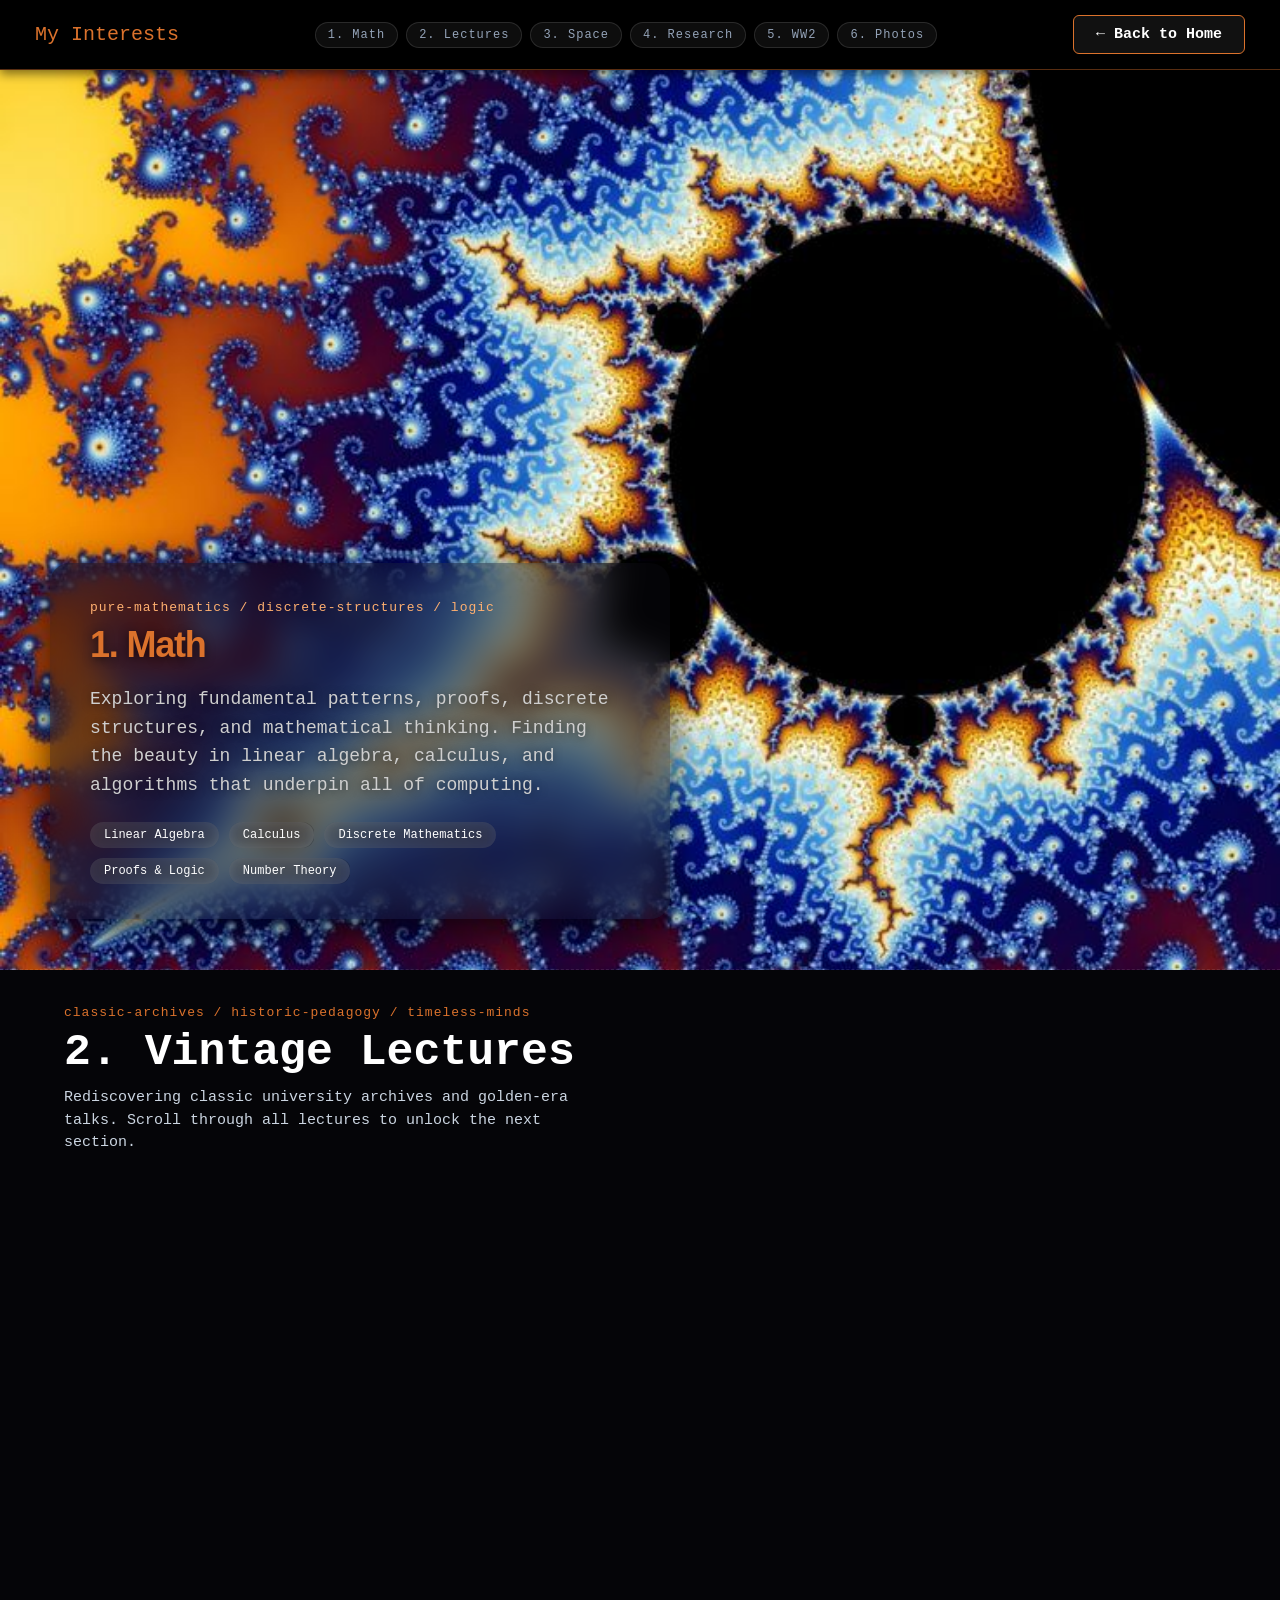
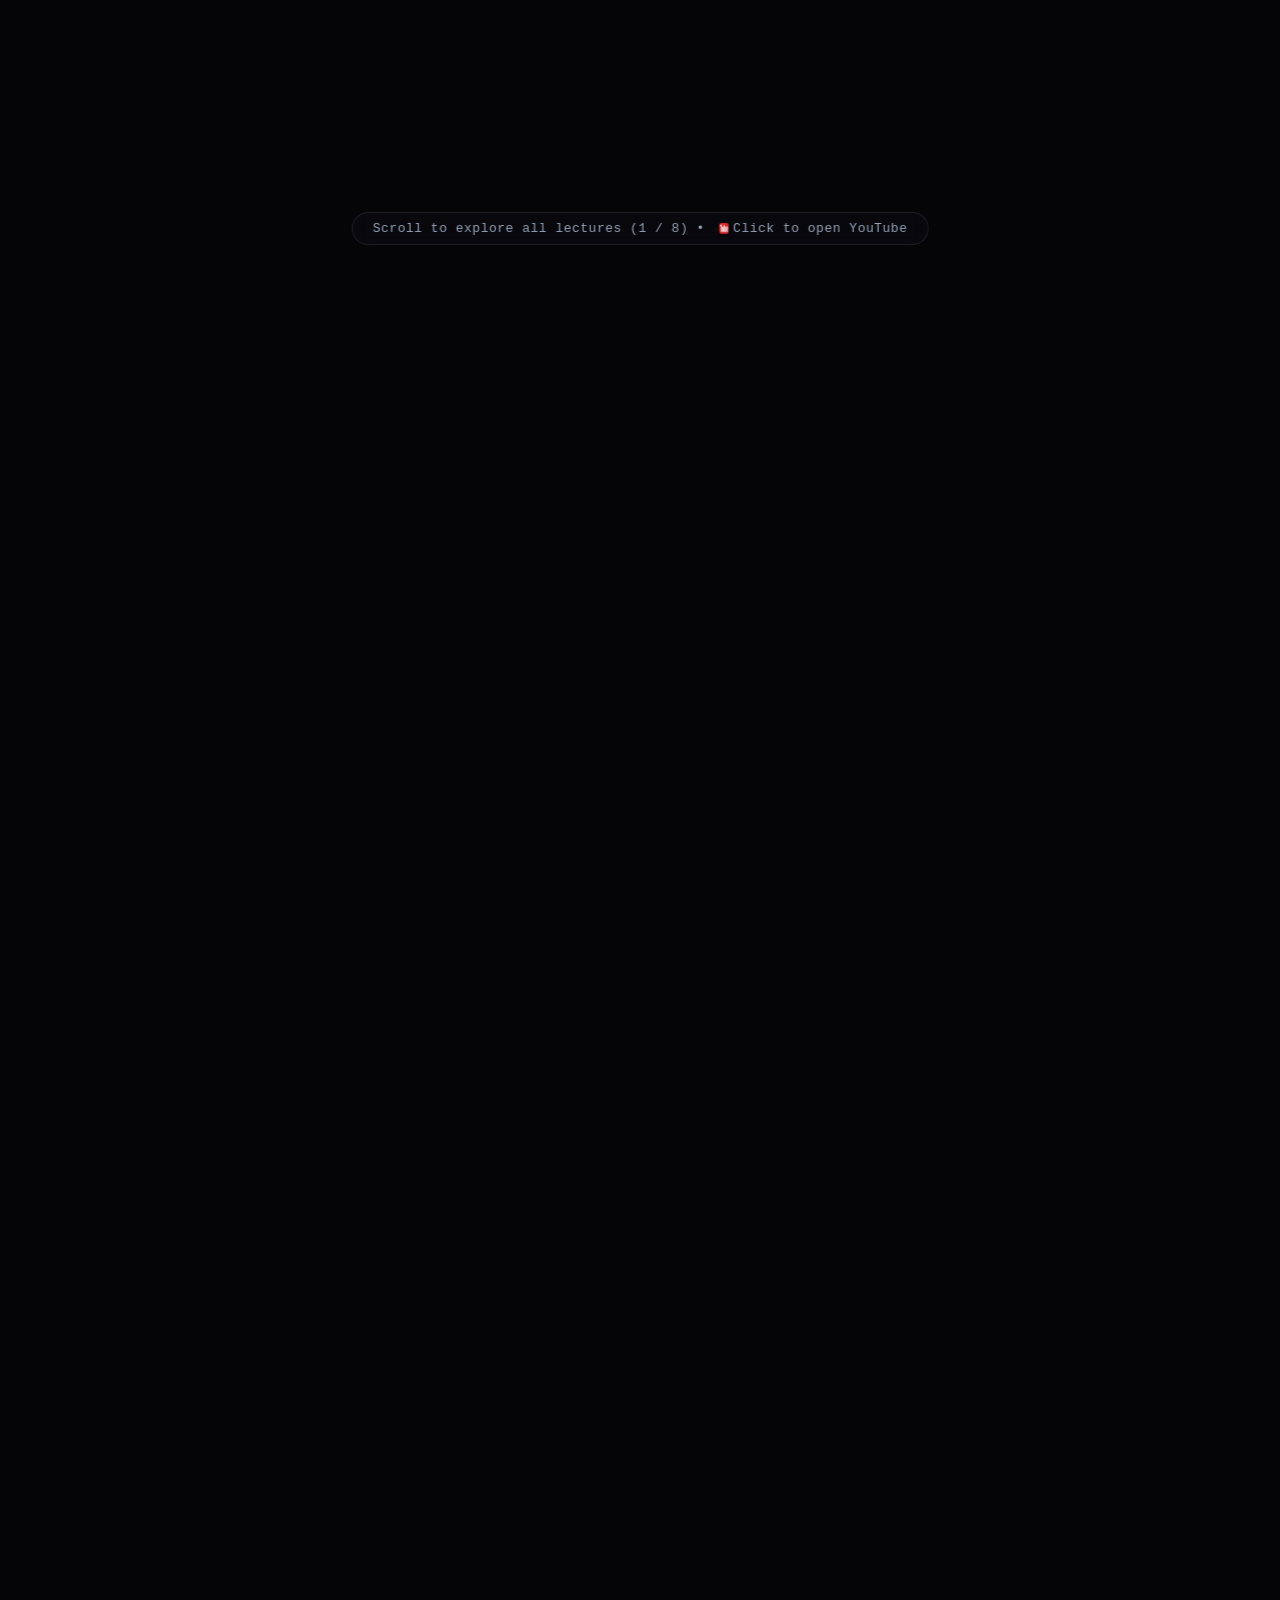
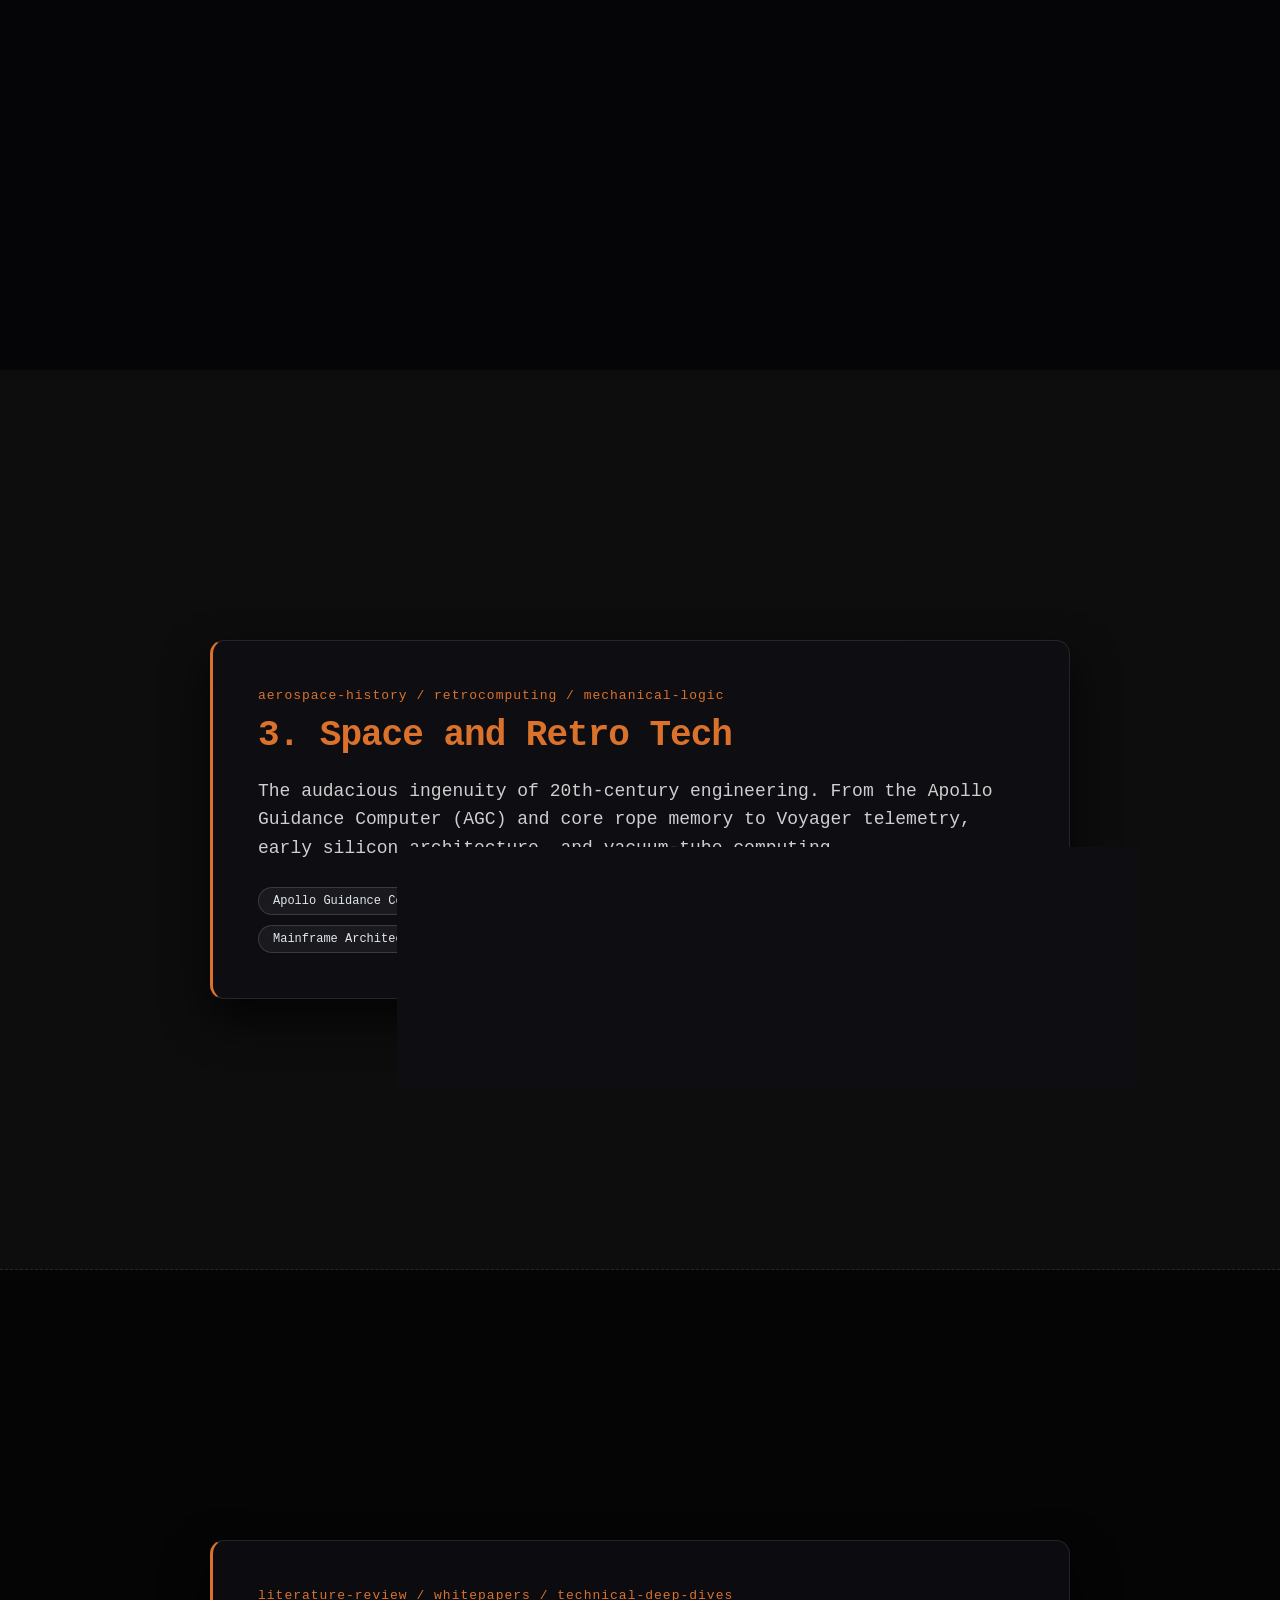
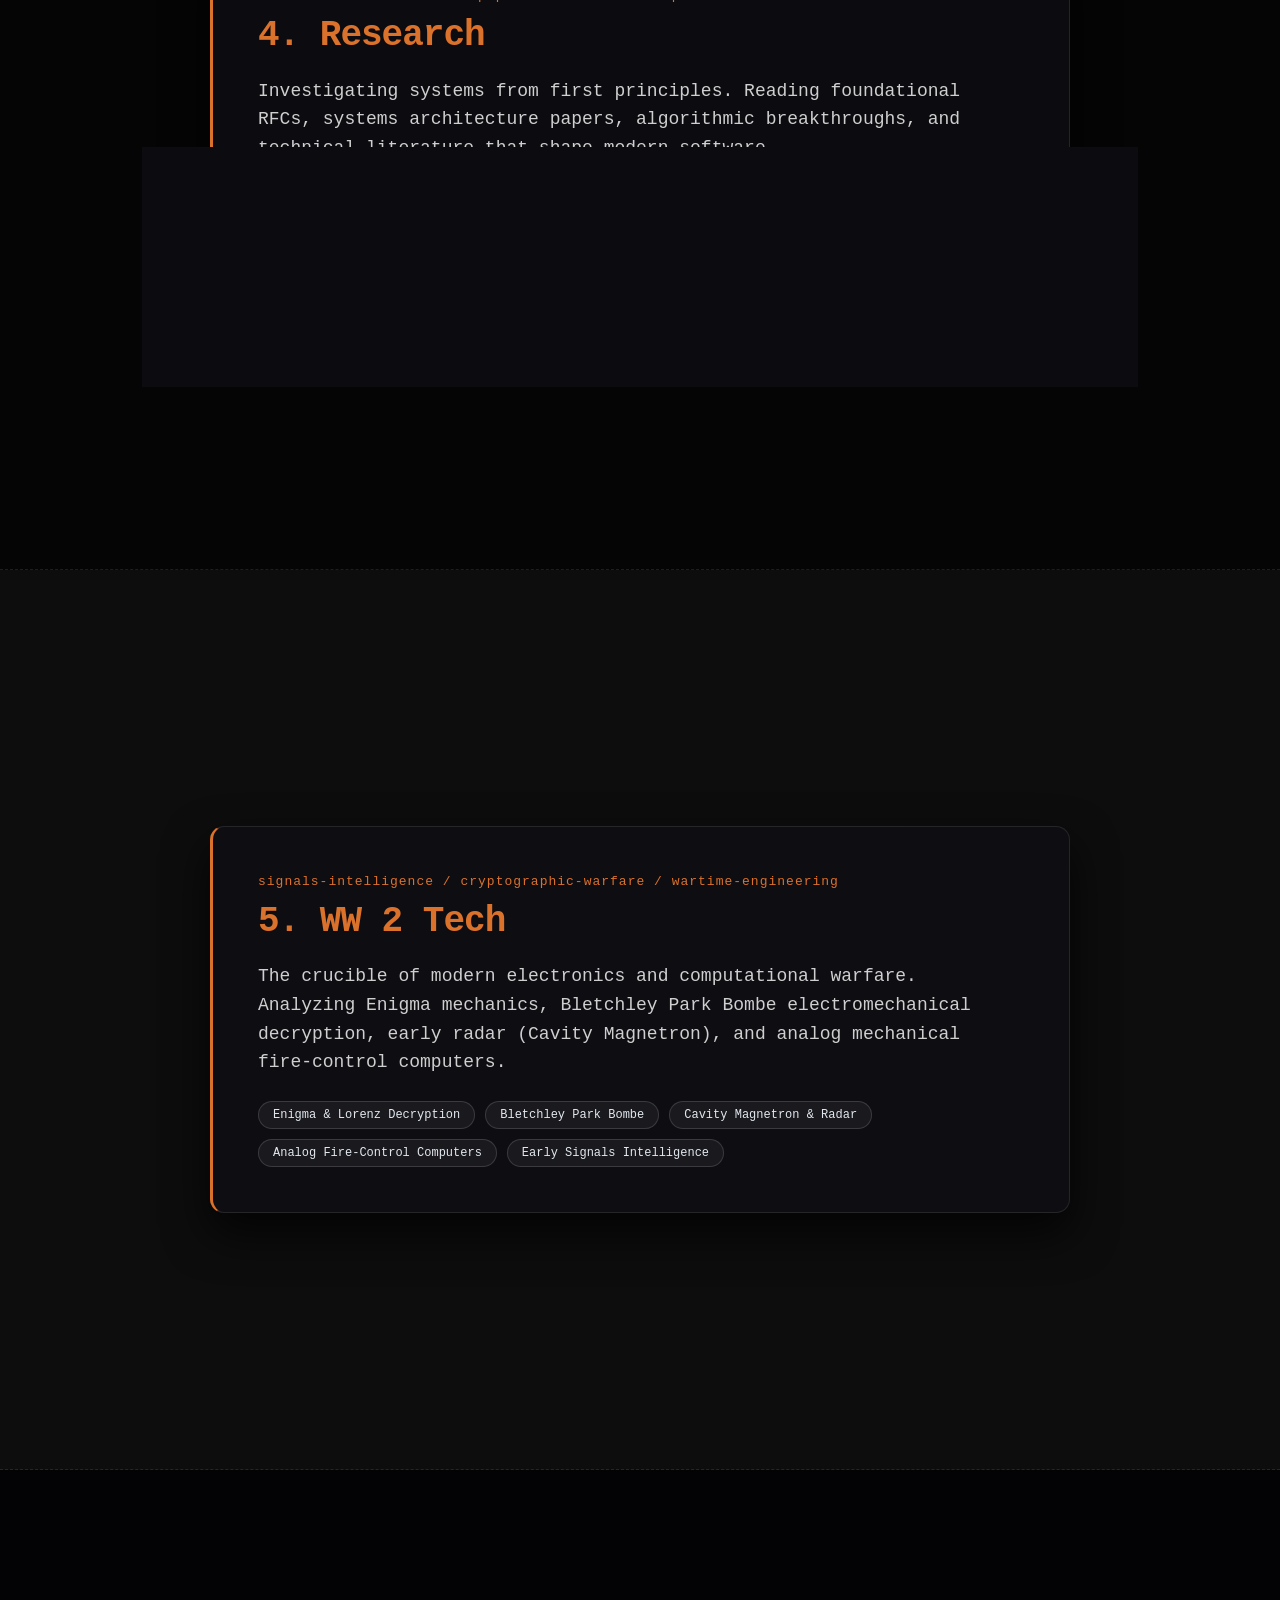
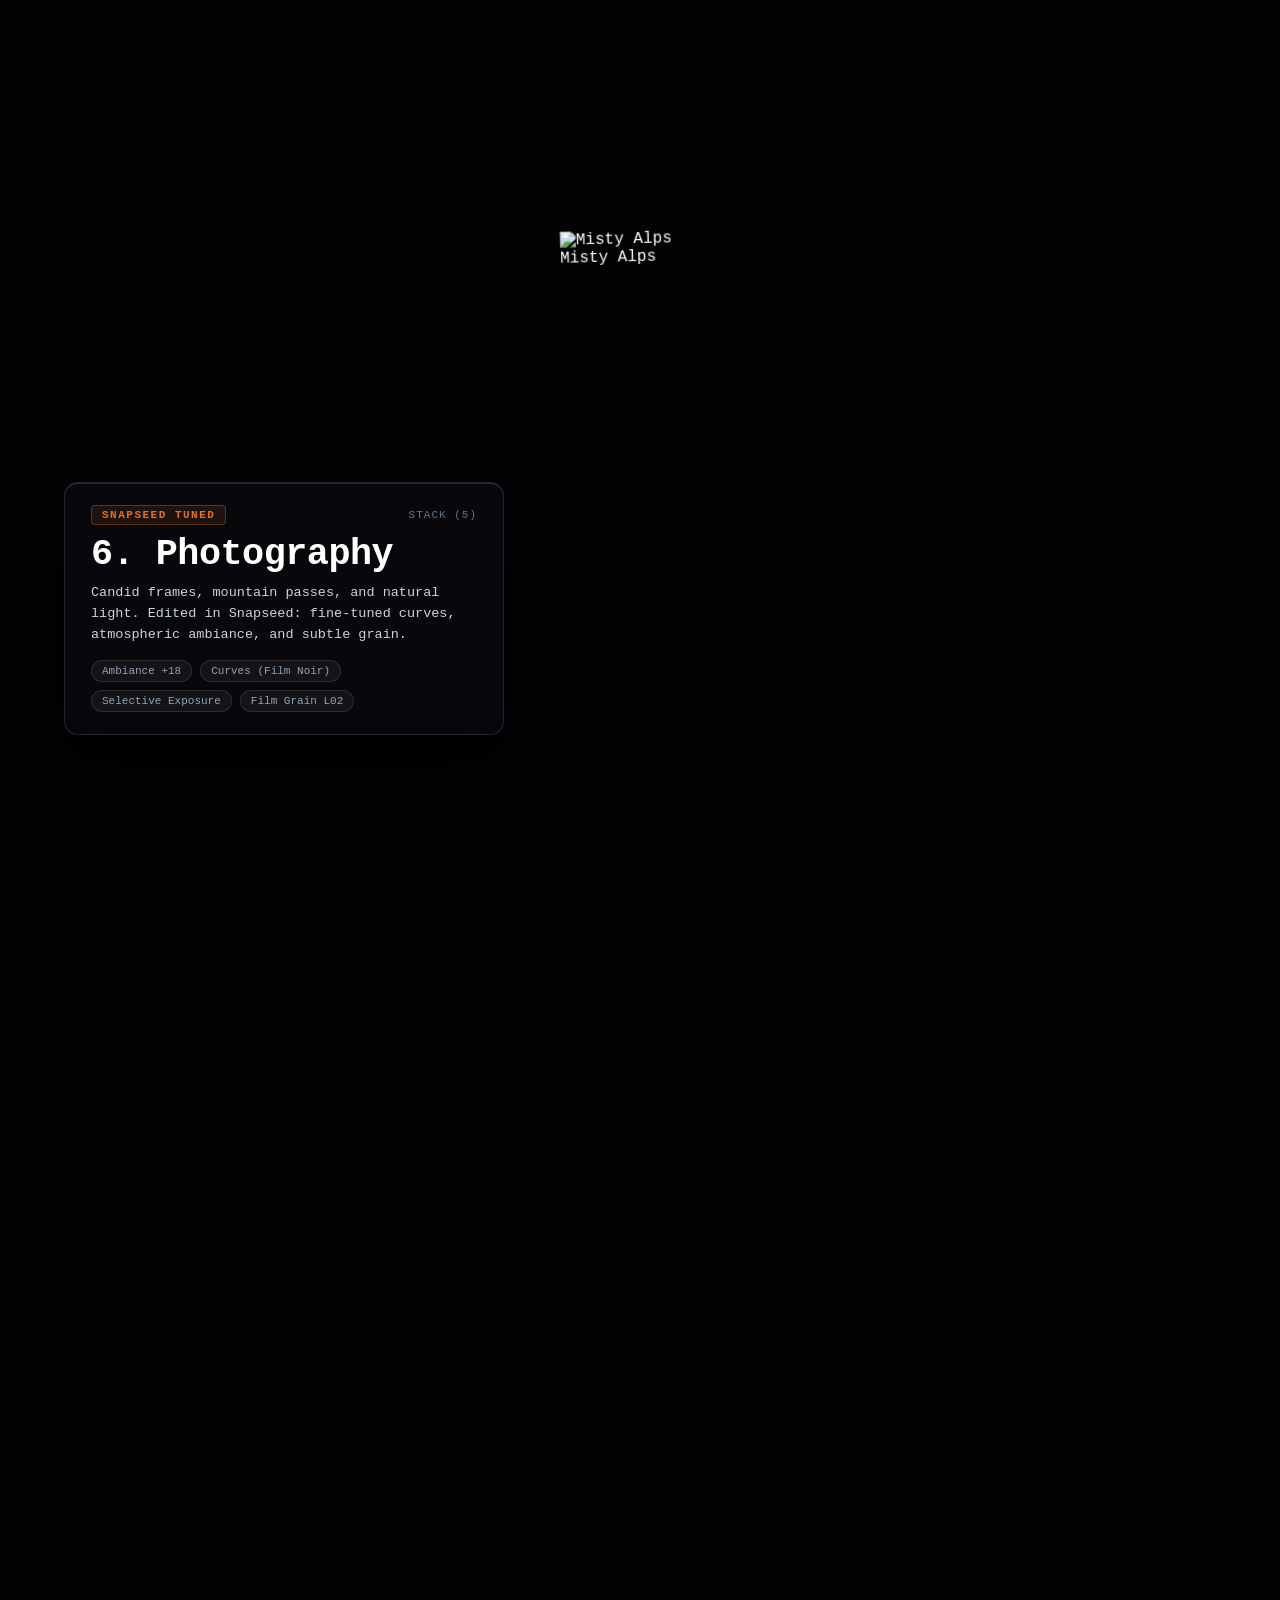
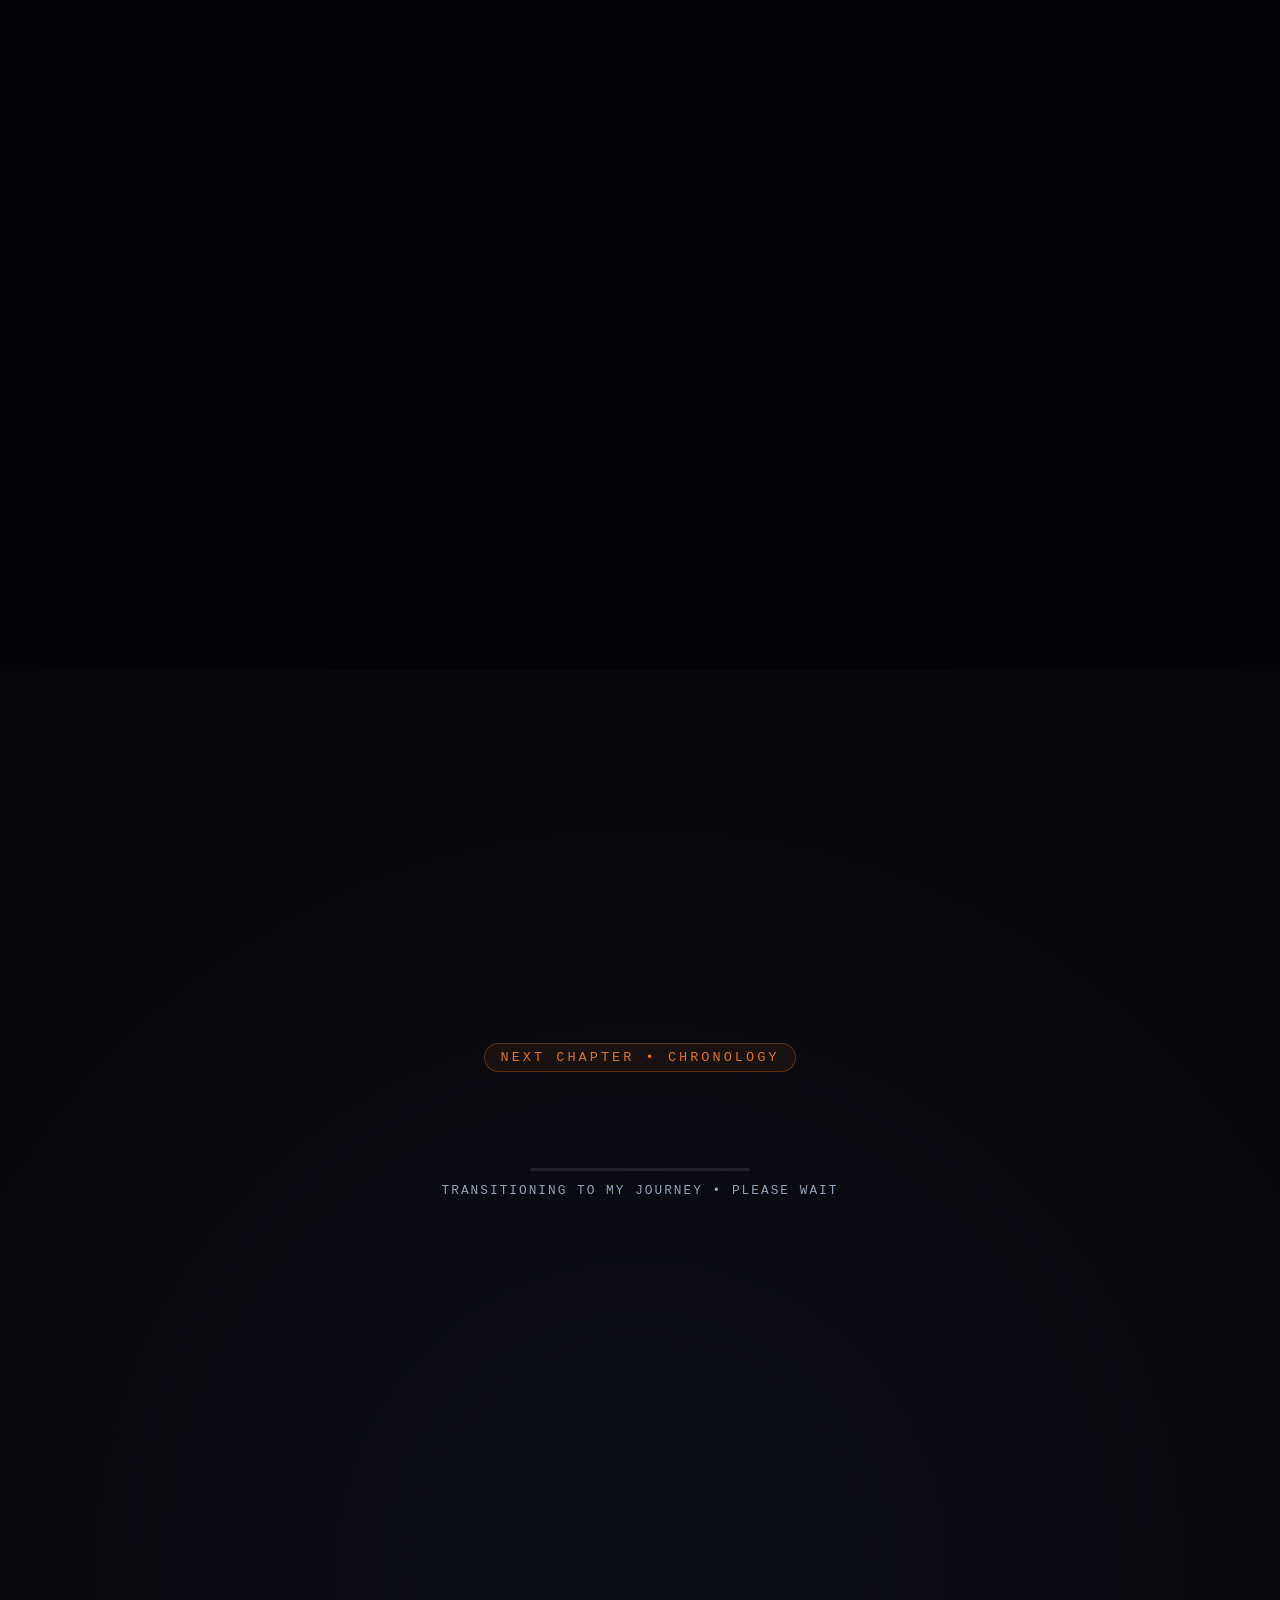
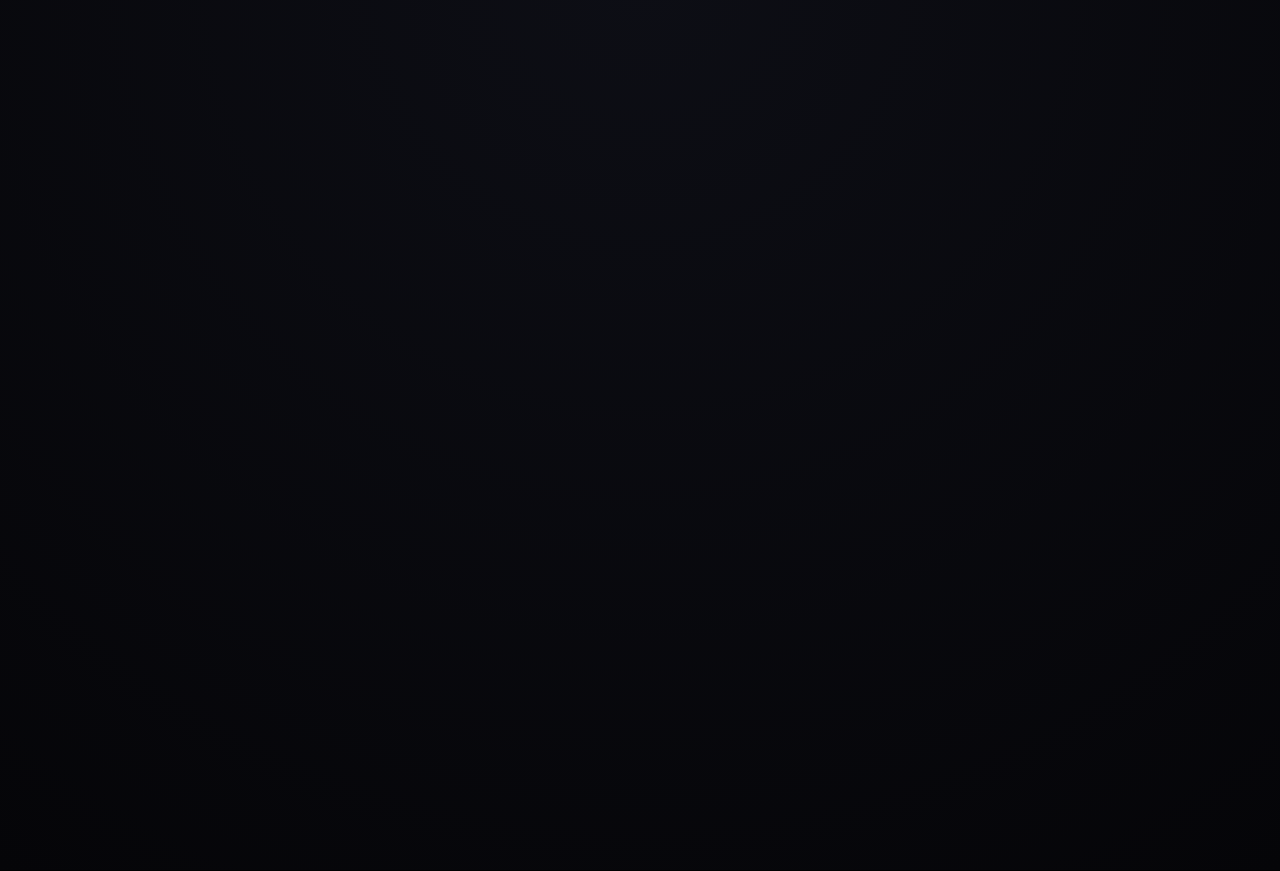
==== commit 73c2bef8: "I removed hints" ====
--- a/interests.html
+++ b/interests.html
@@ -119,10 +119,7 @@
     <section class="photography-stack-section" id="photography">
         <div class="photography-sticky-stage">
             <!-- Floating Hint Label -->
-            <div class="stack-hint-container">
-                <p class="stack-hint-text">SCROLL TO EXPLORE</p>
-                <span class="stack-hint-line"></span>
-            </div>
+            
 
             <!-- Sticky Card Track Container -->
             <div class="stack-cards-container" id="stack-cards-container">
--- a/styles.css
+++ b/styles.css
@@ -8,6 +8,11 @@
     src: url('MonoRegular.ttf'); /* 2. The exact name of your downloaded font file */
     
 }
+@font-face {
+    font-family: 'Mono Regular';  /* 1. Give your font whatever nickname you want */
+    src: url('MonoRegular.ttf'); /* 2. The exact name of your downloaded font file */
+    
+}
 #about {
     /* 1. Points to your image file (or an online image URL) */
     background-image: url('me.jpeg');
@@ -30,7 +35,7 @@
     align-items: center;
     justify-content: flex-start;
     /* PADDING OF SECTION OVER THE BG IMAGE: Adjust top/bottom & left/right edge distance */
-    padding: 100px 8vw;
+    padding: 100px 50px 100px 0px;
     box-sizing: border-box;
     text-align: left;
 }
